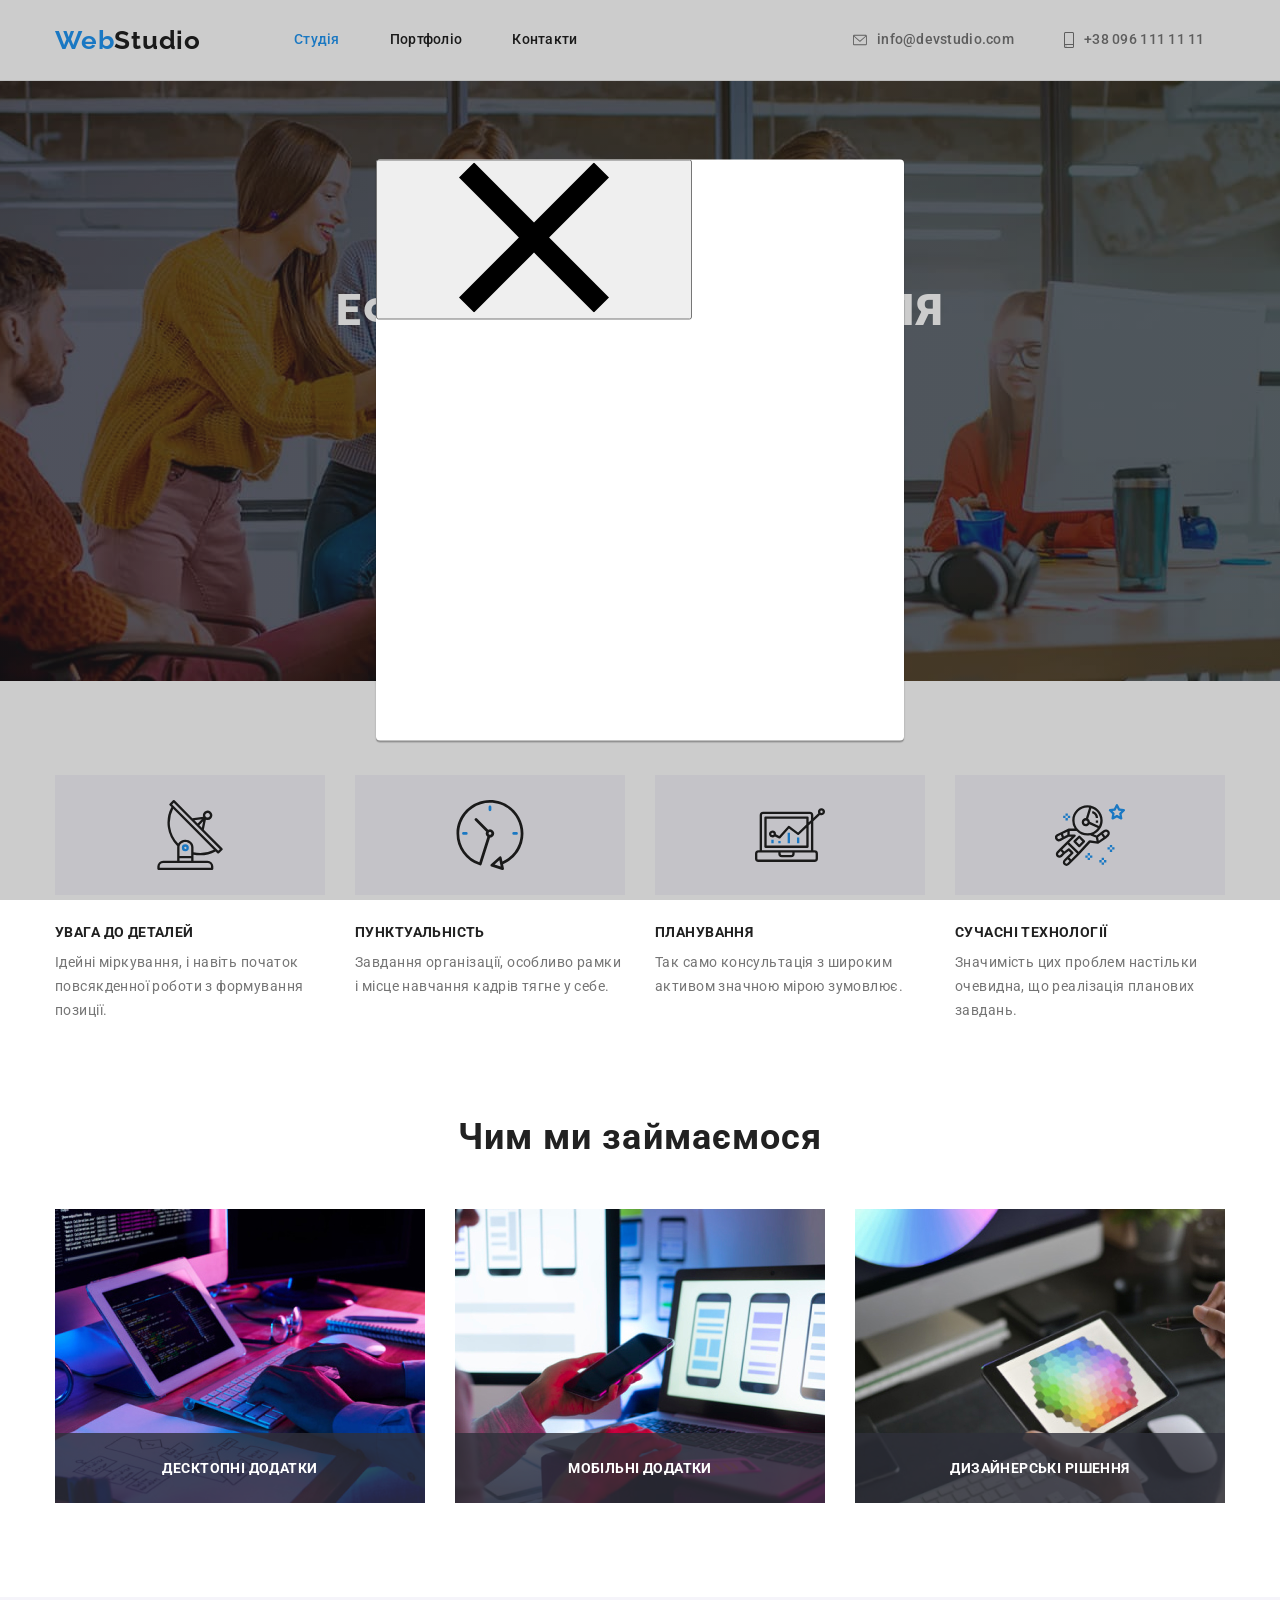
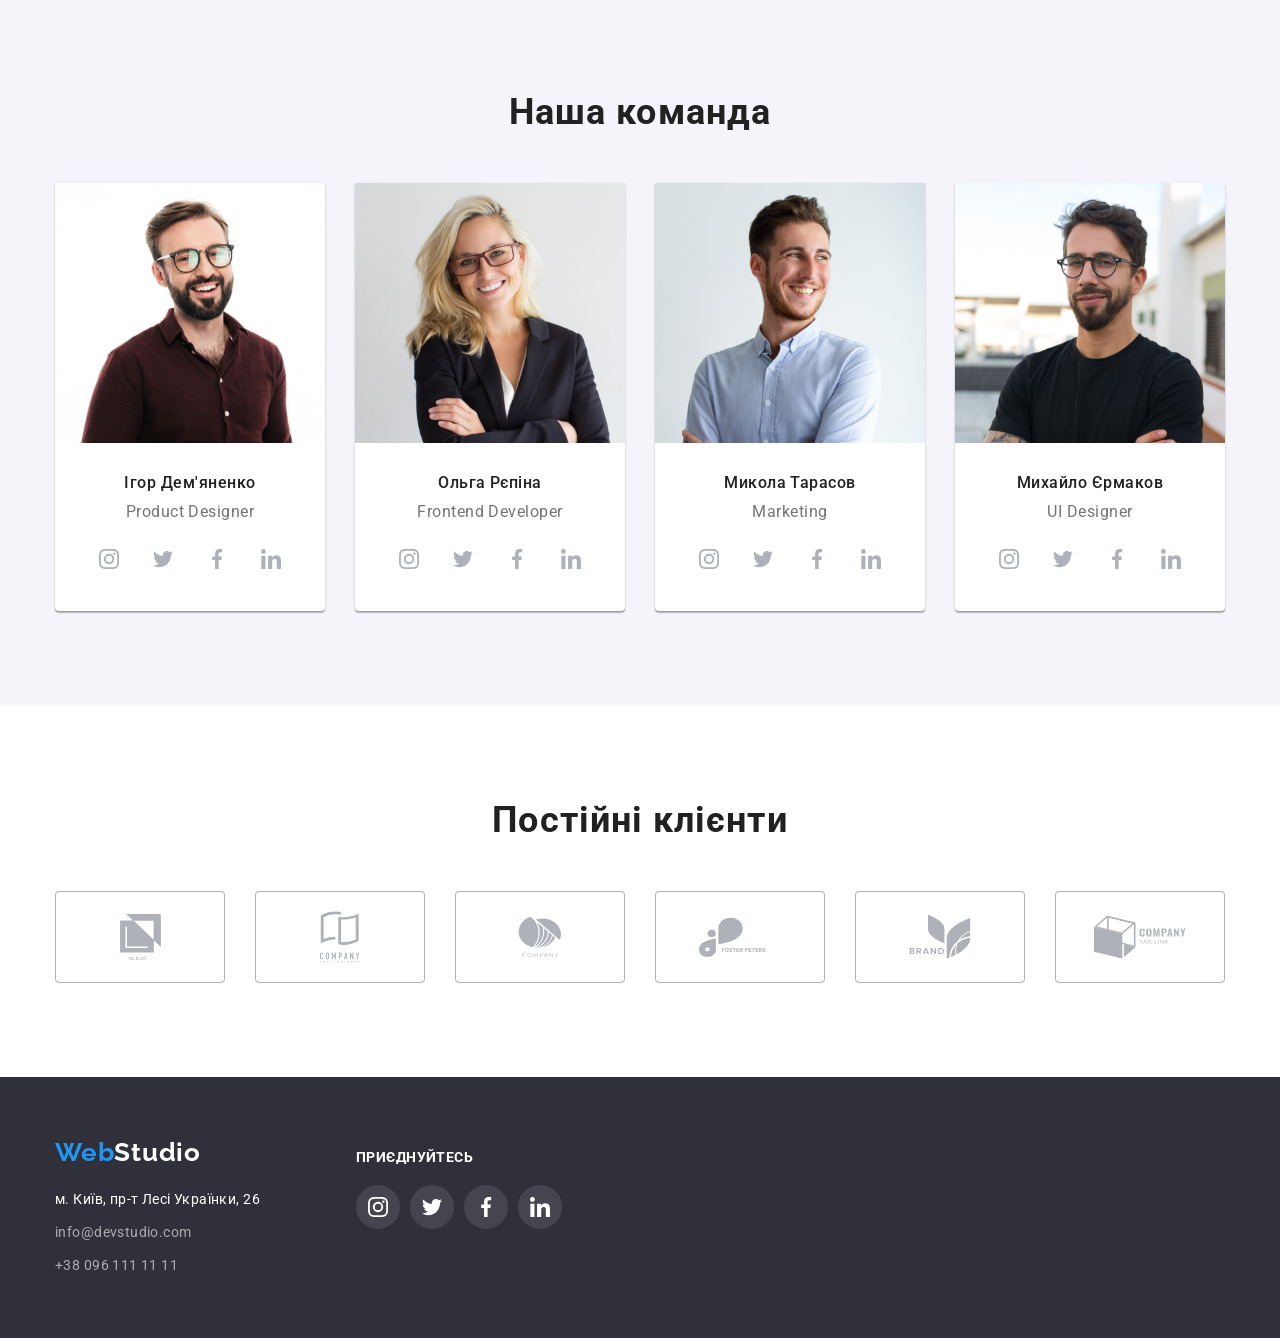
==== index.html @ 1a095735 "создает модальное окно с закрывающей кнопкой" ====
<!DOCTYPE html>
<html lang="uk">
<head>
    <meta charset="UTF-8">
    <meta http-equiv="X-UA-Compatible" content="IE=edge">
    <meta name="viewport" content="width=device-width, initial-scale=1.0">
    <title>Document</title>
    <link rel="preconnect" href="https://fonts.googleapis.com">
    <link rel="preconnect" href="https://fonts.gstatic.com" crossorigin>
    <link href="https://fonts.googleapis.com/css2?family=Raleway:wght@700&family=Roboto:wght@400;500;700;900&display=swap"
        rel="stylesheet">
    <link rel="stylesheet" href="https://cdnjs.cloudflare.com/ajax/libs/modern-normalize/1.1.0/modern-normalize.min.css">
    <link rel="stylesheet" href="./css/styles.css">
</head>
<body>
    <!--Header-->
    <header class="header">
        <div class="container header-nav">
            <a href="./index.html" class="header-logo link"> <span class="accent">Web</span>Studio</a>
            <nav>
                <ul class="site-nav list">
                    <li class="item"><a href="./index.html" class="link current">Студія</a></li>
                    <li class="item"><a href="./portfolio.html" class="link">Портфоліо</a></li>
                    <li class="item"><a href="" class="link">Контакти</a></li>
                </ul>
            </nav>
            <ul class="header-contacts list">
                <li class="item">
                    <a href="mailto:info@devstudio.com" class="link">
                        <svg class="icon envelope" width="16" height="12">
                            <use href="./images/icons.svg#icon-envelope"></use>
                        </svg>
                        info@devstudio.com 
                    </a>
                </li>
                <li class="item">
                    <a href="tel:+380961111111" class="link">
                        <svg class="icon smartphone" width="10" height="16">
                            <use href="./images/icons.svg#icon-smartphone"></use>
                        </svg>
                        +38 096 111 11 11
                    </a>
                </li>
            </ul>
        </div>
    </header>
    <main>
        <!--Hero screen-->
        <section class="hero">
            <h1 class="hero-title">Ефективні рішення для вашого бізнесу</h1>
            <button type="button" class="hero-button" data-modal-open>Замовити послугу</button>
        </section>
        <!--Features-->
        <section class="section">
            <div class="container features">
                <h2 class="section-title visually-hidden">Чому треба обрати нас?</h2>
                <ul class="features-list list">
                    <li class="features-item">
                        <div class="box">
                            <svg class="icon" width="70" height="70">
                                <use href="./images/icons.svg#icon-antenna"></use>
                            </svg>
                        </div>
                        <h3 class="features-title">УВАГА ДО ДЕТАЛЕЙ</h3>
                        <p class="features-description">Ідейні міркування, і навіть початок повсякденної роботи з формування позиції.
                        </p>
                    </li>
                    <li class="features-item">
                        <div class="box">
                            <svg class="icon" width="70" height="70">
                                <use href="./images/icons.svg#icon-clock"></use>
                            </svg>
                        </div>
                        <h3 class="features-title">ПУНКТУАЛЬНІСТЬ</h3>
                        <p class="features-description">Завдання організації, особливо рамки і місце навчання кадрів тягне у себе.</p>
                    </li>
                    <li class="features-item">
                        <div class="box">
                            <svg class="icon" width="70" height="70">
                                <use href="./images/icons.svg#icon-diagram"></use>
                            </svg>
                        </div>
                        <h3 class="features-title">ПЛАНУВАННЯ</h3>
                        <p class="features-description">Так само консультація з широким активом значною мірою зумовлює.</p>
                    </li>
                    <li class="features-item">
                        <div class="box">
                            <svg class="icon" width="70" height="70">
                                <use href="./images/icons.svg#icon-astronaut"></use>
                            </svg>
                        </div>
                        <h3 class="features-title">СУЧАСНІ ТЕХНОЛОГІЇ</h3>
                        <p class="features-description">Значимість цих проблем настільки очевидна, що реалізація планових завдань.</p>
                    </li>
                </ul>
            </div>
        </section>
        <!--What we do-->
        <section class="section">
            <div class="container services">
                <h2 class="section-title">Чим ми займаємося</h2>
                <ul class="services list">
                    <li class="item">
                            <img src="./images/box1.jpg" alt="руки на клавіатурі та планшет з зображенням коду" width="370">
                            <h3 class="service-title">Десктопні додатки</h3>
                    </li>
                    <li class="item">
                        <img src="./images/box2.jpg" alt="людина з телефоном сидить навпроти ноутбука" width="370">
                        <h3 class="service-title">Мобільні додатки</h3>
                    </li>
                    <li class="item">
                        <img src="./images/box3.jpg" alt="людина вибирає колір з палітри на екрані планшета" width="370">
                        <h3 class="service-title">Дизайнерські рішення</h3>
                    </li>
                </ul>
            </div>
        </section>
        <!--Our team-->
        <section class="section secondary-color">
            <div class="container team">
                <h2 class="section-title">Наша команда</h2>
                <ul class="list team">
                    <li class="item">
                        <img src="./images/teamcard1.jpg" alt="чоловік з бородою та у окулярах" class="team-photo">
                        <h3 class="team-name">Ігор Дем'яненко</h3>
                        <p class="team-position">Product Designer</p>
                        <ul class="team-social">
                            <li>
                                <a href="" class="social-item">
                                    <svg class="icon" width="20" height="20">
                                        <use href="./images/icons.svg#icon-instagram"></use>
                                    </svg>
                                </a>
                            </li>
                            <li>
                                <a href="" class="social-item">
                                    <svg class="icon" width="20" height="20">
                                        <use href="./images/icons.svg#icon-twitter"></use>
                                    </svg>
                                </a>
                            </li>
                            <li>
                                <a href="" class="social-item">
                                    <svg class="icon" width="20" height="20">
                                        <use href="./images/icons.svg#icon-facebook"></use>
                                    </svg>
                                </a>
                            </li>
                            <li>
                                <a href="" class="social-item">
                                    <svg class="icon" width="20" height="20">
                                        <use href="./images/icons.svg#icon-linkedin"></use>
                                    </svg>
                                </a>
                            </li>
                        </ul>
                    </li>
                    <li class="item">
                        <img src="./images/teamcard2.jpg" alt="блондинка в окулярах" class="team-photo">
                        <h3 class="team-name">Ольга Рєпіна</h3>
                        <p class="team-position">Frontend Developer</p>
                        <ul class="team-social">
                            <li>
                                <a href="" class="social-item">
                                    <svg class="icon" width="20" height="20">
                                        <use href="./images/icons.svg#icon-instagram"></use>
                                    </svg>
                                </a>
                            </li>
                            <li>
                                <a href="" class="social-item">
                                    <svg class="icon" width="20" height="20">
                                        <use href="./images/icons.svg#icon-twitter"></use>
                                    </svg>
                                </a>
                            </li>
                            <li>
                                <a href="" class="social-item">
                                    <svg class="icon" width="20" height="20">
                                        <use href="./images/icons.svg#icon-facebook"></use>
                                    </svg>
                                </a>
                            </li>
                            <li>
                                <a href="" class="social-item">
                                    <svg class="icon" width="20" height="20">
                                        <use href="./images/icons.svg#icon-linkedin"></use>
                                    </svg>
                                </a>
                            </li>
                        </ul>
                    </li>
                    <li class="item">
                        <img src="./images/teamcard3.jpg" alt="чоловік у блакитній сорочці" class="team-photo">
                        <h3 class="team-name">Микола Тарасов</h3>
                        <p class="team-position">Marketing</p>
                        <ul class="team-social">
                            <li>
                                <a href="" class="social-item">
                                    <svg class="icon" width="20" height="20">
                                        <use href="./images/icons.svg#icon-instagram"></use>
                                    </svg>
                                </a>
                            </li>
                            <li>
                                <a href="" class="social-item">
                                    <svg class="icon" width="20" height="20">
                                        <use href="./images/icons.svg#icon-twitter"></use>
                                    </svg>
                                </a>
                            </li>
                            <li>
                                <a href="" class="social-item">
                                    <svg class="icon" width="20" height="20">
                                        <use href="./images/icons.svg#icon-facebook"></use>
                                    </svg>
                                </a>
                            </li>
                            <li>
                                <a href="" class="social-item">
                                    <svg class="icon" width="20" height="20">
                                        <use href="./images/icons.svg#icon-linkedin"></use>
                                    </svg>
                                </a>
                            </li>
                        </ul>
                    </li>
                    <li class="item">
                        <img src="./images/teamcard4.jpg" alt="чоловік з бородою та окулярами у чорній футболці" class="team-photo">
                        <h3 class="team-name">Михайло Єрмаков</h3>
                        <p class="team-position">UI Designer</p>
                        <ul class="team-social">
                            <li>
                                <a href="" class="social-item">
                                    <svg class="icon" width="20" height="20">
                                        <use href="./images/icons.svg#icon-instagram"></use>
                                    </svg>
                                </a>
                            </li>
                            <li>
                                <a href="" class="social-item">
                                    <svg class="icon" width="20" height="20">
                                        <use href="./images/icons.svg#icon-twitter"></use>
                                    </svg>
                                </a>
                            </li>
                            <li>
                                <a href="" class="social-item">
                                    <svg class="icon" width="20" height="20">
                                        <use href="./images/icons.svg#icon-facebook"></use>
                                    </svg>
                                </a>
                            </li>
                            <li>
                                <a href="" class="social-item">
                                    <svg class="icon" width="20" height="20">
                                        <use href="./images/icons.svg#icon-linkedin"></use>
                                    </svg>
                                </a>
                            </li>
                        </ul>
                    </li>
                </ul>
            </div>
        </section>
        <!-- Clients -->
        <section>
            <div class="container clients">
                <h2 class="section-title">Постійні клієнти</h2>
                <ul class="list">
                    <li class="clients-item">
                        <svg class="icon client1" width="41" height="46.7">
                            <use href="./images/icons.svg#icon-client1"></use>
                        </svg>
                    </li>
                    <li class="clients-item">
                        <svg class="icon client2" width="40" height="52">
                            <use href="./images/icons.svg#icon-client2"></use>
                        </svg>
                    </li>
                    <li class="clients-item">
                        <svg class="icon client3" width="43.46" height="41.18">
                            <use href="./images/icons.svg#icon-client3"></use>
                        </svg>
                    </li>
                    <li class="clients-item">
                        <svg class="icon client4" width="84.44" height="40.62">
                            <use href="./images/icons.svg#icon-client4"></use>
                        </svg>
                    </li>
                    <li class="clients-item">
                        <svg class="icon client5" width="62.54" height="45.43">
                            <use href="./images/icons.svg#icon-client5"></use>
                        </svg>
                    </li>
                    <li class="clients-item">
                        <svg class="icon client6" width="93.79" height="43.93">
                            <use href="./images/icons.svg#icon-client6"></use>
                        </svg>
                    </li>
                </ul>
            </div>
        </section>
        <!-- Modal -->
        <div class="backdrop " data-modal>
            <div class="modal">
                <button data-modal-close>
                    <svg>
                        <use href="./images/icons.svg#icon-closebutton"></use>
                    </svg>
                </button>
            </div>
        </div>
    </main>
    <!-- Footer -->
    <footer class="footer">
        <div class="container">
            <div class="logo-address">
                <a href="./index.html" class="footer-logo link"> <span class="accent">Web</span>Studio</a>
                <address>
                    <ul class="list address">
                        <li class="address-item item">
                            <p>м. Київ, пр-т Лесі Українки, 26</p>
                        </li>
                        <li class="footer-contacts item">
                            <a href="mailto:info@devstudio.com" class="link">info@devstudio.com</a>
                        </li>
                        <li class="footer-contacts item">
                            <a href="tel:+380961111111" class="link">+38 096 111 11 11</a>
                        </li>
                    </ul>
                </address>
            </div>
            <div class="footer-social">
                <h3>приєднуйтесь</h3>
                <ul class="list">
                    <li>
                        <a href="" class="social-item">
                            <svg class="icon" width="20" height="20">
                                <use href="./images/icons.svg#icon-instagram"></use>
                            </svg>
                        </a>
                    </li>
                    <li>
                        <a href="" class="social-item">
                            <svg class="icon" width="20" height="20">
                                <use href="./images/icons.svg#icon-twitter"></use>
                            </svg>
                        </a>
                    </li>
                    <li>
                        <a href="" class="social-item">
                            <svg class="icon" width="20" height="20">
                                <use href="./images/icons.svg#icon-facebook"></use>
                            </svg>
                        </a>
                    </li>
                    <li>
                        <a href="" class="social-item">
                            <svg class="icon" width="20" height="20">
                                <use href="./images/icons.svg#icon-linkedin"></use>
                            </svg>
                        </a>
                    </li>
                </ul>
            </div>           
        </div>
    </footer>
    <script src="./js/modal.js"></script>
</body>
</html>
---- css/styles.css ----
/* колір основного тексту #757575 */
/* колір заголовків #212121 */
/* акцент #2196F3 */
/* колір ховера по кнопці "замовити послугу" #188CE8 */
/* колір контактів у хедері */
/* колір контактів у футеріrgba(255, 255, 255, 0.6); */
/* білий #FFFFFF */
/* колір основного фона #F5F5F5 */
/* вторинний цвіт фону #F5F4FA */
/* фон хедера #FFFFFF */

:root {
    --primary-text-color:#757575;
    --title-text-color:#212121;
    --accent-color:#2196F3;
    --header-contacts-color:#757575;
    --footer-contacts-color:rgba(255, 255, 255, 0.6);
    --white-color:#FFFFFF;
    --primary-background-color:#FFFFFF;
    --secondary-background-color:#F5F4FA;
    --header-background-color:#FFFFFF;
    --hero-background-color:#2F303A;
    --order-button-hover:#188CE8;
    --social-item-color:#AFB1B8;
    --footer-social-background:rgba(255, 255, 255, 0.1);
    --service-title-background:rgba(47, 48, 58, 0.8);
    --backdrop-color:rgba(0, 0, 0, 0.2);
}

h1,
h2,
h3,
h4,
h5,
h6,
p,
ul {
    margin: 0;
    padding: 0;
}

body {
    background-color: var(--primary-background-color);
    color: var(--primary-text-color);
    font-family: Roboto, sans-serif;
}

.list {
    list-style: none;
}

.link {
    text-decoration: none;
}

.visually-hidden {
    position: absolute;
    white-space: nowrap;
    width: 1px;
    height: 1px;
    overflow: hidden;
    border: 0;
    padding: 0;
    clip: rect(0 0 0 0);
    clip-path: inset(50%);
    margin: -1px;
}

/* Хедер */

.container {
    margin-left: auto;
    margin-right: auto;
    width: 1200px;
    padding-left: 15px;
    padding-right: 15px;
}

.header-nav {
    display: flex;
    align-items: center;
}

.header {
    border-bottom: 1px solid #ECECEC;;
}

/* Лого */

.header-logo {
    color: var(--title-text-color);
    font-family: Raleway, sans-serif;
    font-weight: 700;
    font-size: 26px;
    line-height: 1.19;
    letter-spacing: 0.03em;
    
}

.header-logo .accent {
    color: var(--accent-color);
}

/* Головна навігація */

.site-nav {
    display: flex;
    margin-left: 93px;
}

.site-nav .item + .item {
    margin-left: 50px;
}

.site-nav .link {
    display: block;
    padding-top: 32px;
    padding-bottom: 32px;

    color: var(--title-text-color);
    font-weight: 500;
    font-size: 14px;
    line-height: 1.14;
    letter-spacing: 0.02em;
}

.site-nav .link.current {
    color: var(--accent-color);
}

.site-nav .link:hover, .site-nav .link:focus {
    color: var(--accent-color);
}

/* Контакти у хедері */

.header-contacts {
    display: flex;
    margin-left: auto;
}

.header-contacts .item + .item {
    margin-left: 50px;
}


.header-contacts .link {
    display: flex;
    align-items: center;
    width: 161px;
    height: 16px;

    color: var(--header-contacts-color);
    font-weight: 500;
    font-size: 14px;
    line-height: 1.14;
    letter-spacing: 0.02em;
}

.header-contacts .link:hover,
.header-contacts .link:focus,
.footer-contacts .link:hover,
.footer-contacts .link:focus {
    color: var(--accent-color);
}

.header-contacts .icon {
    margin-right: 10px;
    fill: var(--header-contacts-color) 
}

.header-contacts .link:hover .icon {
    fill: var(--accent-color);
}

/* Hero */

.hero {
    background-image: linear-gradient(to right, rgba(47, 48, 58, 0.4), rgba(47, 68, 58, 0.4)), url(../images/hero.jpg);
    background-color: #C4C4C4;
    background-size: cover;
    background-position: center;
    margin-left: auto;
    margin-right: auto;
    max-height: 600px;
    max-width: 1600px;
    text-align: center;
    padding-top: 200px;
    padding-bottom: 200px;
    margin-bottom: 94px;
}

.hero-button, .category-button {
    cursor: pointer;
}

.hero-title {
    margin-bottom: 30px;
    width: 696px;
    margin-left: auto;
    margin-right: auto;

    color: var(--white-color);
    font-weight: 900;
    font-size: 44px;
    line-height: 1.36;
    letter-spacing: 0.06em;
    text-transform: uppercase;
}

.hero-button {
    border: none;
    border-radius: 4px;
    padding: 10px 32px;
    min-width: 216px;
    display: block;
    margin-left: auto;
    margin-right: auto;

    background-color: var(--accent-color);
    color: var(--white-color);
    font-weight: 700;
    font-size: 16px;
    line-height: 1.88;
    text-align: center;
    letter-spacing: 0.06em;
}

.hero-button:hover, .hero-button:focus {
    background-color: var(--order-button-hover);
}


.section-title {
    color: var(--title-text-color);
    font-weight: 700;
    font-size: 36px;
    line-height: 1.17;
    text-align: center;
    letter-spacing: 0.03em;
}

/* Features */

.container.features {
    margin-bottom: 94px;
}

.features-list {
    display: flex;
}

.features-item {
    width: calc((100%-90px)/4);
}

.features-item > .box {
    display: flex;
    justify-content: center;
    align-items: center;
    width: 270px;
    height: 120px;
    margin-bottom: 30px;
    background-color: var(--secondary-background-color);
}

.features-list .features-item:not(:last-child) {
    margin-right: 30px;
}

.features-title {
    margin-bottom: 10px;

    color: var(--title-text-color);
    font-weight: 700;
    font-size: 14px;
    line-height: 1.14;
    letter-spacing: 0.03em;
    text-transform: uppercase;
}

.features-description {
    font-size: 14px;
    line-height: 1.71;
    letter-spacing: 0.03em;
}

/* What we do */

.section-title {
    margin-bottom: 50px;
}

.services.list {
    display: flex;
}

.services img {
    display: block;
}

.services .item {
    width: calc((100%-60px)/3);
    height: auto;
    position: relative;
}

.services .item:not(:last-child) {
    margin-right: 30px;
}

.services {
    margin-bottom: 94px;
}

.service-title {
    display: block;
    padding: 27px 0;
    width: 100%;
    height: 70px;
    position: absolute;
    bottom: 0;
    
    color: var(--white-color);
    background-color: var(--service-title-background);

    font-style: normal;
    font-weight: 700;
    font-size: 14px;
    line-height: 16px;
    text-align: center;
    letter-spacing: 0.03em;
    text-transform: uppercase;
}

/* Team */

.container.team {
    padding-top: 94px;
    padding-bottom: 94px;
}

.team.list {
    display: flex;
}

.team .item {
    width: calc((100%-90px)/4);
    border-radius: 0px 0px 4px 4px;
}

.team .item:not(:last-child) {
    margin-right: 30px;
}

.section.secondary-color {
    background-color: var(--secondary-background-color);
}

.team .section-title {
    margin-left: auto;
    margin-right: auto;
}

.team > li {
    background-color: #FFFFFF;
    box-shadow: 0px 1px 3px rgba(0, 0, 0, 0.12), 0px 1px 1px rgba(0, 0, 0, 0.14), 0px 2px 1px rgba(0, 0, 0, 0.2);
    border-radius: 0px 0px 4px 4px;
}

.team-photo {
    margin-bottom: 30px;
    display: block;
    width: 100%;
}

.team-name {
    margin-bottom: 10px;

    color: var(--title-text-color);
    font-weight: 500;
    font-size: 16px;
    line-height: 1.19;
    text-align: center;
    letter-spacing: 0.03em;
}

.team-position {
    margin-bottom: 16px;
    
    font-size: 16px;
    line-height: 1.19;
    text-align: center;
    letter-spacing: 0.03em;
}

.team-social {
    display: flex;
    list-style: none;
    margin: 0 32px 30px 32px;
    padding: 0;
}

.social-item {
    width: 44px;
    height: 44px;
    display: flex;
    border-radius: 50%;
    align-items: center;
    justify-content: center;
}

.team-social > li:not(:last-child) {
    margin-right: 10px;
}

.social-item .icon {
    fill: var(--social-item-color);
}

.social-item:hover {
    background-color: var(--accent-color);
}

.social-item:hover .icon {
    fill: var(--white-color);
}

/* Clients */

.container.clients {
    padding-top: 94px;
    padding-bottom: 94px;
}

.clients .section-title {
    margin-bottom: 50px;
}

.clients > .list {
    display: flex;
}

.clients-item {
    display: flex;
    align-items: center;
    justify-content: center;
    
    width: 170px;
    height: 92px;
    
    border: 1px solid #AFB1B8;
    border-radius: 4px;
}

.clients-item:not(:last-child) {
    margin-right: 30px;
}

.clients-item .icon {
    fill: var(--social-item-color);
}

.clients-item:hover .icon {
    fill: var(--accent-color);
}

.clients-item:hover {
    border-color: var(--accent-color);
    cursor: pointer;
}

/* Modal */

.backdrop {
    position: fixed;
    top: 0;
    left: 0;
    width: 100%;
    height: 100%;
    background-color: var(--backdrop-color);
    /* background-color: red; */
}

.backdrop.is-hidden {
    opacity: 0;
    pointer-events: none;
}

.modal {
    position: absolute;
    top: 50%;
    left: 50%;
    transform: translate(-50%, -50%);
    
    min-width: 528px;
    min-height: 581px;

    background: var(--white-color);
    box-shadow: 0px 1px 3px rgba(0, 0, 0, 0.12), 0px 1px 1px rgba(0, 0, 0, 0.14), 0px 2px 1px rgba(0, 0, 0, 0.2);
    border-radius: 4px;
    /* background-color: #2196F3; */
}

/* Footer */
    
.footer {
    background-color: var(--hero-background-color);
}

.footer .container {
    padding-top: 60px;
    padding-bottom: 60px;
    display: flex;
}

.footer-logo {
    display: inline-block;
    margin-bottom: 20px;
    
    color: var(--white-color);
    
    font-family: Raleway, sans-serif;
    font-weight: 700;
    font-size: 26px;
    line-height: 1.19;
    letter-spacing: 0.03em;
}

.footer-logo .accent {
    color: var(--accent-color);
}

.address {
    display: inline-block;
    width: 231px;
}

.address-item {
    color: var(--white-color);
    font-style: normal;
    font-size: 14px;
    line-height: 1.71;
    letter-spacing: 0.03em;
}

.address .item:not(:last-child) {
    margin-bottom: 9px;
}

.footer-contacts .link {
    color: var(--footer-contacts-color);
    font-style: normal;
    font-size: 14px;
    line-height: 1.71;
    letter-spacing: 0.03em;
}

.footer-social {
    display: block;
    height: 80px;
    padding: 0;
    margin-left: 70px;
    margin-top: 12px;
}

.footer-social h3 {
    margin-bottom: 20px;

    font-weight: 700;
    font-size: 14px;
    line-height: 16px;
    letter-spacing: 0.03em;
    text-transform: uppercase;
    
    color: var(--white-color);
}

.footer-social .social-item {
    background-color: var(--footer-social-background);
    border-radius: 50%;
}

.footer-social li:not(:last-child) {
    margin-right: 10px;
}

.footer-social .list {
    display: flex;
}

.footer-social .icon {
    fill: var(--white-color);
}

.footer-social .social-item:hover {
    background-color: var(--accent-color);
}

/* Фільтр */

.category {
    display: flex;
    margin-bottom: 50px;
    justify-content: center;
}

.category .item + .item{
    margin-left: 8px;
}

.category-button {
    display: inline-block;
    padding: 6px 22px;
    border-radius: 4px;
    border: none;

    background-color: var(--secondary-background-color);
    color: var(--title-text-color);
    font-weight: 500;
    font-size: 16px;
    line-height: 1.62;
    text-align: center;
    letter-spacing: 0.03em;
}

.category-button:hover,
.category-button:focus {
    background-color: var(--accent-color);
    color: var(--white-color);
    box-shadow: 0px 3px 1px rgba(0, 0, 0, 0.1), 0px 1px 2px rgba(0, 0, 0, 0.08), 0px 2px 2px rgba(0, 0, 0, 0.12);
}

/* Портфоліо */

.container.project {
    margin-top: 94px;
    margin-bottom: 94px;
}


.project-list {
    display: flex;
    flex-wrap: wrap;
}

.project-list img {
    display: block;
    width: 100%;
    height: auto;
}

.project-description {
    padding: 20px 23px 19px 23px;
    border-right: 1px solid #EEEEEE;
    border-left: 1px solid #EEEEEE;
    border-bottom: 1px solid #EEEEEE;
}

.project-category {
    display: block; 
}


.project-list .item {
    width: ((100%-60px)/3);
    margin-right: 30px;
    margin-bottom: 30px;
}

.project-list .item:hover {
    box-shadow: 0px 1px 1px rgba(0, 0, 0, 0.12), 0px 4px 4px rgba(0, 0, 0, 0.06), 1px 4px 6px rgba(0, 0, 0, 0.16);
}

.project-list .item:nth-child(3n) {
    margin-right: 0;
}

.project-list .item:nth-last-child(-n+3) {
    margin-bottom: 0;
}

.project-title {
    margin-bottom: 4px;
    
    color: var(--title-text-color);
    font-weight: 700;
    font-size: 18px;
    line-height: 2;
    letter-spacing: 0.06em;
}

.project-category {
    font-size: 16px;
    line-height: 1.88;
    letter-spacing: 0.03em;
}

.project-list .project-category {
    color: var(--primary-text-color)
}

.project-thumb {
    position: relative;
}

.project-thumb::before {
    content: "";
    display: block;
    position: absolute;
    width: 100%;
    height: 100%;
    top: 0;
    left: 0;
    background-color: rgba(33, 150, 243, 0.9);
    opacity: 0;
}

.project-list > .item:hover .project-desc {
    opacity: 1;
}

.project-list > .item:hover .project-thumb::before {
    opacity: 1;
}

.project-desc {
    display: block;
    padding: 63px 24px;
    position: absolute;
    top: 0;
    left: 0;
    opacity: 0;
    
    width: 100%;
    height: 100%;

    font-style: normal;
    font-weight: 400;
    font-size: 18px;
    line-height: 1.56;
    letter-spacing: 0.03em;
    
    color: var(--white-color);
    /* background-color: rgba(33, 150, 243, 0.9); */
}
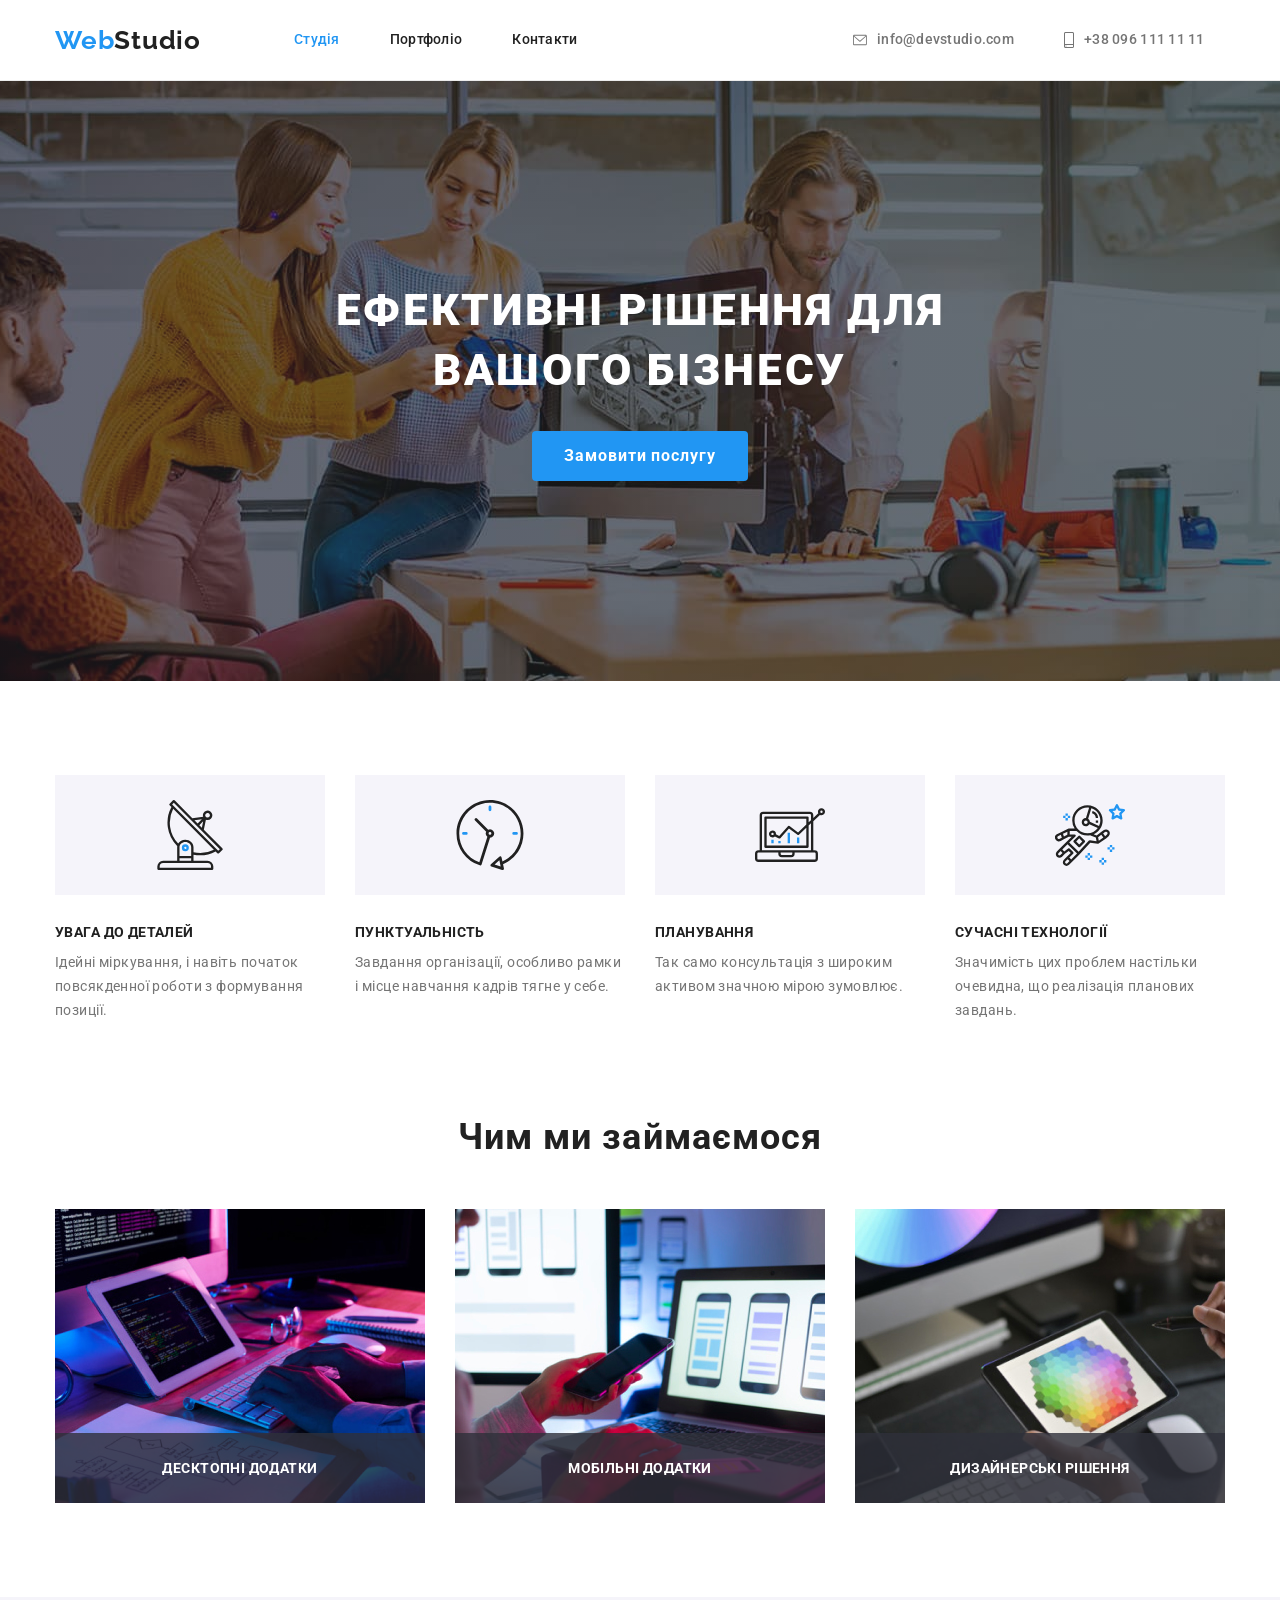
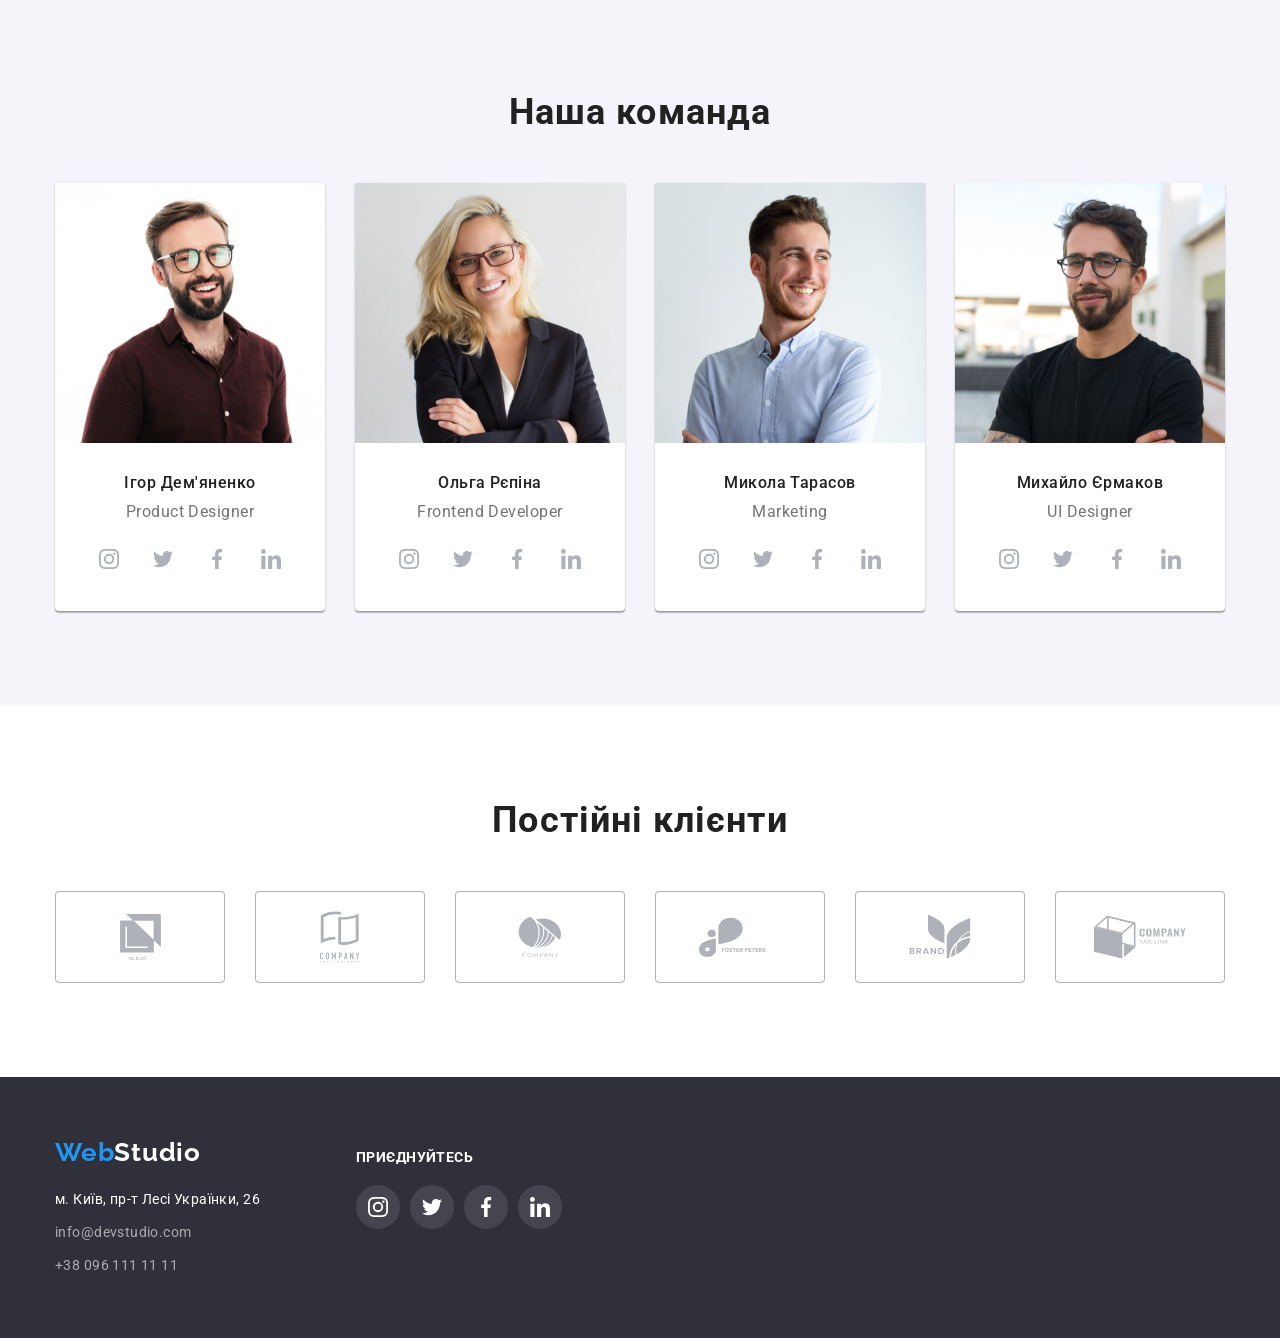
==== commit 83722e23: "создает и оформляет модальное окно" ====
--- a/index.html
+++ b/index.html
@@ -302,10 +302,10 @@
             </div>
         </section>
         <!-- Modal -->
-        <div class="backdrop " data-modal>
+        <div class="backdrop is-hidden" data-modal>
             <div class="modal">
-                <button data-modal-close>
-                    <svg>
+                <button class="close-button" data-modal-close>
+                    <svg class="icon">
                         <use href="./images/icons.svg#icon-closebutton"></use>
                     </svg>
                 </button>
--- a/css/styles.css
+++ b/css/styles.css
@@ -502,6 +502,27 @@
     /* background-color: #2196F3; */
 }
 
+.close-button {
+    position: absolute;
+    top: 8px;
+    right: 8px;
+    display: flex;
+    align-items: center;
+    justify-content: center;
+
+    width: 30px;
+    height: 30px;
+    
+    border: 1px solid rgba(0, 0, 0, 0.1);
+    border-radius: 50%;
+    background-color: var(--white-color);
+}
+
+.close-button .icon {
+    width: 11px;
+    height: 11px;
+}
+
 /* Footer */
     
 .footer {
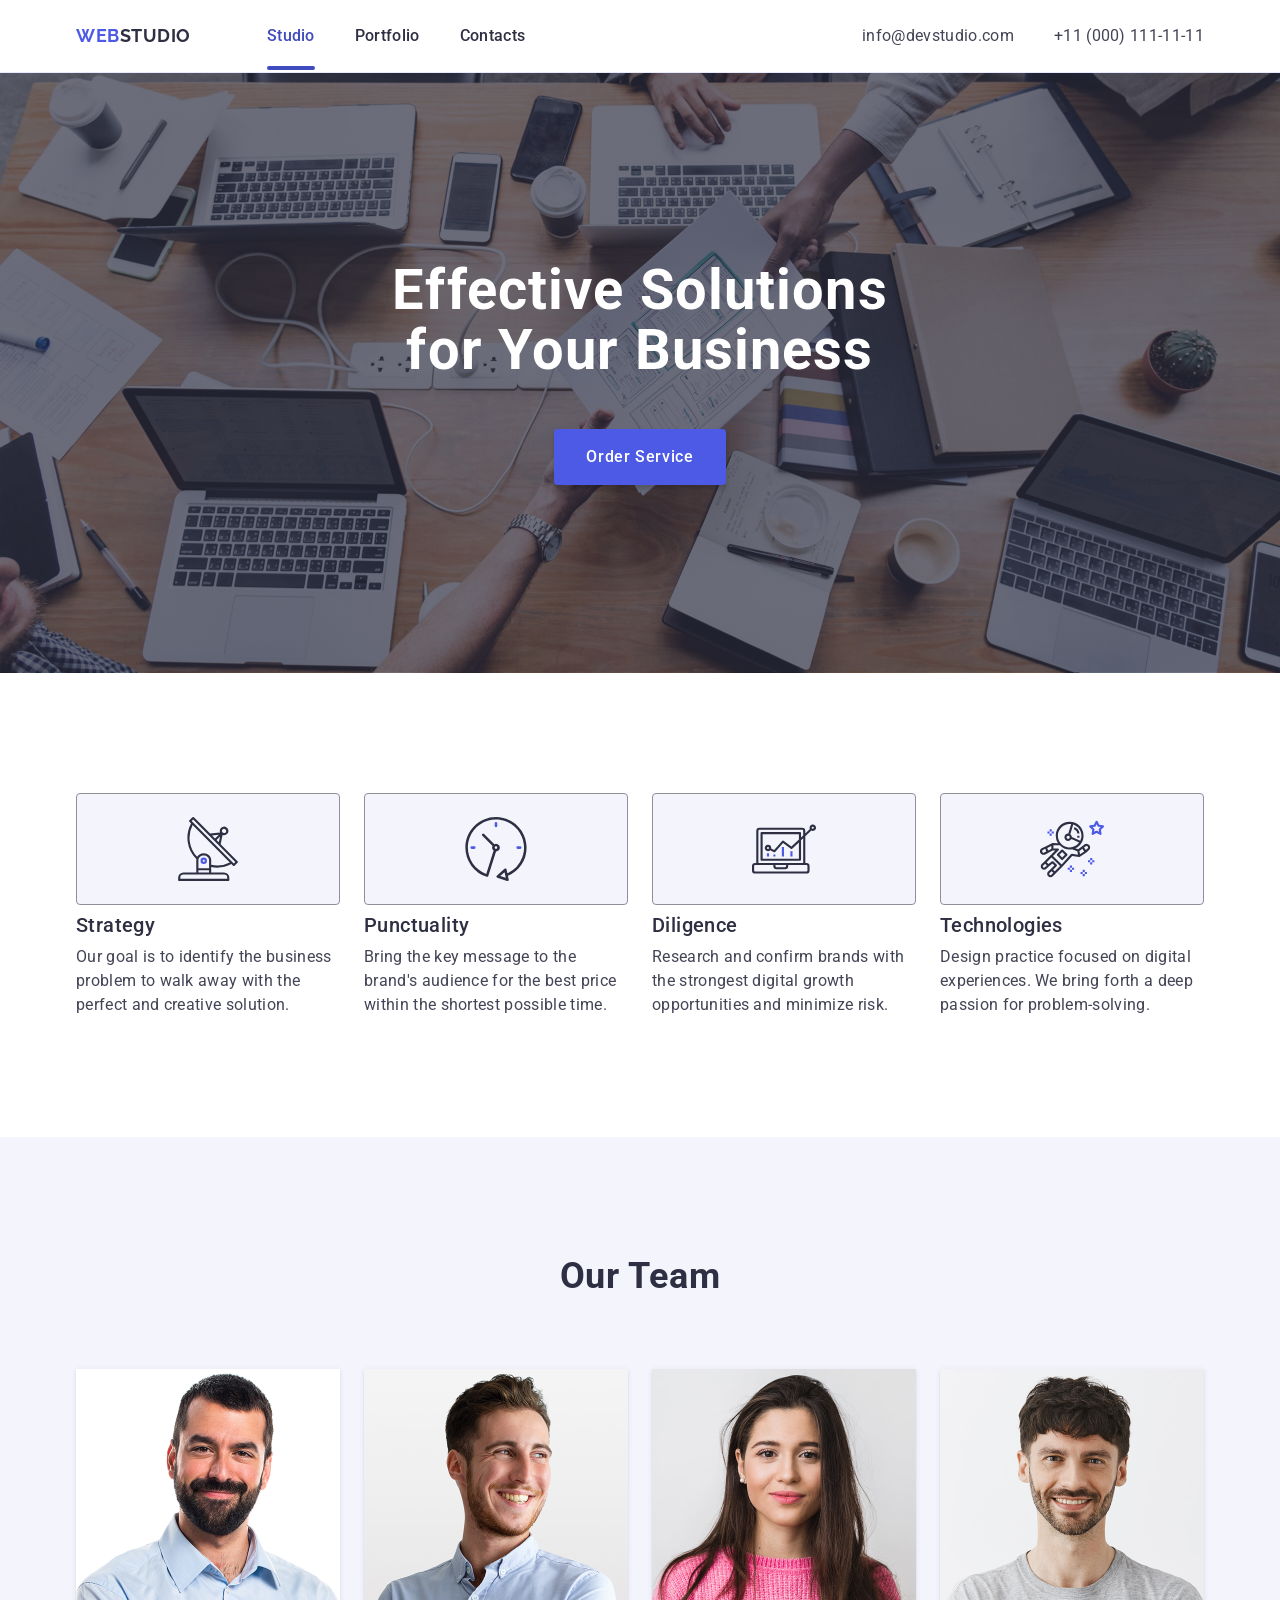
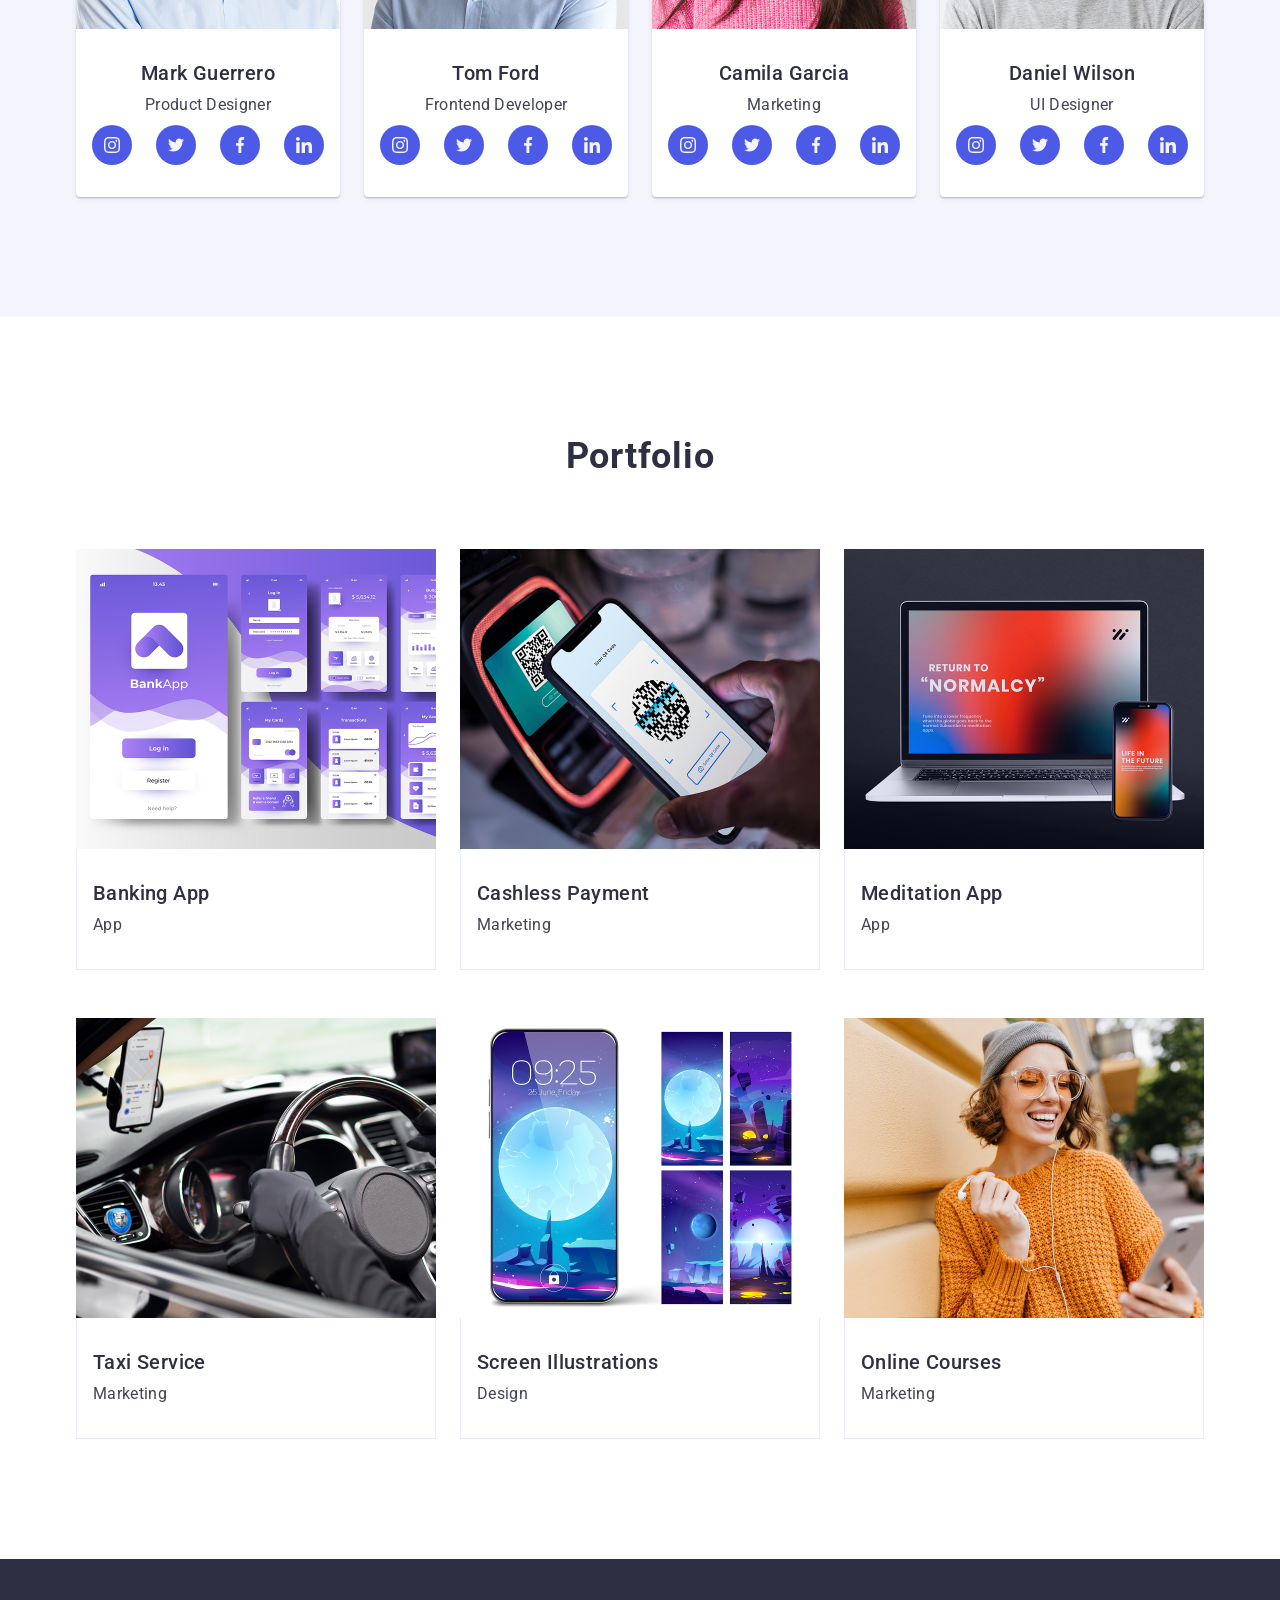
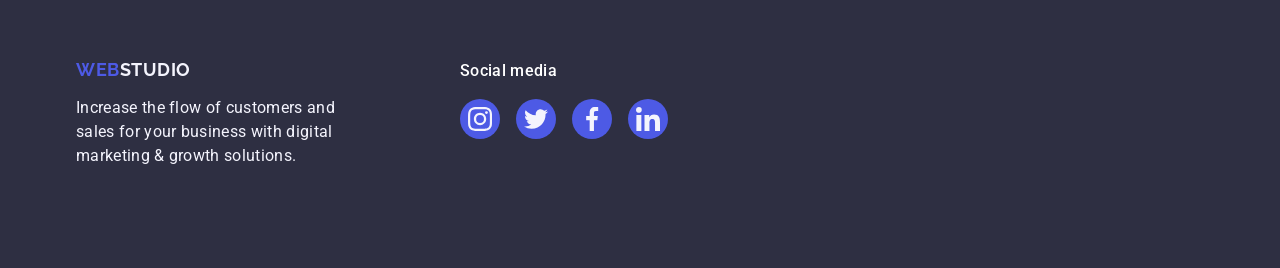
==== commit 16333dd4: "Initial commit" ====
--- a/index.html
+++ b/index.html
@@ -1,371 +1,361 @@
 <!DOCTYPE html>
-<html lang="uk">
-<head>
-    <meta charset="UTF-8">
-    <meta http-equiv="X-UA-Compatible" content="IE=edge">
-    <meta name="viewport" content="width=device-width, initial-scale=1.0">
-    <title>Document</title>
-    <link rel="preconnect" href="https://fonts.googleapis.com">
-    <link rel="preconnect" href="https://fonts.gstatic.com" crossorigin>
-    <link href="https://fonts.googleapis.com/css2?family=Raleway:wght@700&family=Roboto:wght@400;500;700;900&display=swap"
-        rel="stylesheet">
-    <link rel="stylesheet" href="https://cdnjs.cloudflare.com/ajax/libs/modern-normalize/1.1.0/modern-normalize.min.css">
-    <link rel="stylesheet" href="./css/styles.css">
-</head>
-<body>
-    <!--Header-->
-    <header class="header">
-        <div class="container header-nav">
-            <a href="./index.html" class="header-logo link"> <span class="accent">Web</span>Studio</a>
-            <nav>
-                <ul class="site-nav list">
-                    <li class="item"><a href="./index.html" class="link current">Студія</a></li>
-                    <li class="item"><a href="./portfolio.html" class="link">Портфоліо</a></li>
-                    <li class="item"><a href="" class="link">Контакти</a></li>
-                </ul>
-            </nav>
-            <ul class="header-contacts list">
-                <li class="item">
-                    <a href="mailto:info@devstudio.com" class="link">
-                        <svg class="icon envelope" width="16" height="12">
-                            <use href="./images/icons.svg#icon-envelope"></use>
-                        </svg>
-                        info@devstudio.com 
-                    </a>
-                </li>
-                <li class="item">
-                    <a href="tel:+380961111111" class="link">
-                        <svg class="icon smartphone" width="10" height="16">
-                            <use href="./images/icons.svg#icon-smartphone"></use>
-                        </svg>
-                        +38 096 111 11 11
-                    </a>
-                </li>
-            </ul>
-        </div>
-    </header>
-    <main>
-        <!--Hero screen-->
-        <section class="hero">
-            <h1 class="hero-title">Ефективні рішення для вашого бізнесу</h1>
-            <button type="button" class="hero-button" data-modal-open>Замовити послугу</button>
-        </section>
-        <!--Features-->
-        <section class="section">
-            <div class="container features">
-                <h2 class="section-title visually-hidden">Чому треба обрати нас?</h2>
-                <ul class="features-list list">
-                    <li class="features-item">
-                        <div class="box">
-                            <svg class="icon" width="70" height="70">
-                                <use href="./images/icons.svg#icon-antenna"></use>
-                            </svg>
-                        </div>
-                        <h3 class="features-title">УВАГА ДО ДЕТАЛЕЙ</h3>
-                        <p class="features-description">Ідейні міркування, і навіть початок повсякденної роботи з формування позиції.
-                        </p>
-                    </li>
-                    <li class="features-item">
-                        <div class="box">
-                            <svg class="icon" width="70" height="70">
-                                <use href="./images/icons.svg#icon-clock"></use>
-                            </svg>
-                        </div>
-                        <h3 class="features-title">ПУНКТУАЛЬНІСТЬ</h3>
-                        <p class="features-description">Завдання організації, особливо рамки і місце навчання кадрів тягне у себе.</p>
-                    </li>
-                    <li class="features-item">
-                        <div class="box">
-                            <svg class="icon" width="70" height="70">
-                                <use href="./images/icons.svg#icon-diagram"></use>
-                            </svg>
-                        </div>
-                        <h3 class="features-title">ПЛАНУВАННЯ</h3>
-                        <p class="features-description">Так само консультація з широким активом значною мірою зумовлює.</p>
-                    </li>
-                    <li class="features-item">
-                        <div class="box">
-                            <svg class="icon" width="70" height="70">
-                                <use href="./images/icons.svg#icon-astronaut"></use>
-                            </svg>
-                        </div>
-                        <h3 class="features-title">СУЧАСНІ ТЕХНОЛОГІЇ</h3>
-                        <p class="features-description">Значимість цих проблем настільки очевидна, що реалізація планових завдань.</p>
-                    </li>
-                </ul>
-            </div>
-        </section>
-        <!--What we do-->
-        <section class="section">
-            <div class="container services">
-                <h2 class="section-title">Чим ми займаємося</h2>
-                <ul class="services list">
-                    <li class="item">
-                            <img src="./images/box1.jpg" alt="руки на клавіатурі та планшет з зображенням коду" width="370">
-                            <h3 class="service-title">Десктопні додатки</h3>
-                    </li>
-                    <li class="item">
-                        <img src="./images/box2.jpg" alt="людина з телефоном сидить навпроти ноутбука" width="370">
-                        <h3 class="service-title">Мобільні додатки</h3>
-                    </li>
-                    <li class="item">
-                        <img src="./images/box3.jpg" alt="людина вибирає колір з палітри на екрані планшета" width="370">
-                        <h3 class="service-title">Дизайнерські рішення</h3>
-                    </li>
-                </ul>
-            </div>
-        </section>
-        <!--Our team-->
-        <section class="section secondary-color">
-            <div class="container team">
-                <h2 class="section-title">Наша команда</h2>
-                <ul class="list team">
-                    <li class="item">
-                        <img src="./images/teamcard1.jpg" alt="чоловік з бородою та у окулярах" class="team-photo">
-                        <h3 class="team-name">Ігор Дем'яненко</h3>
-                        <p class="team-position">Product Designer</p>
-                        <ul class="team-social">
-                            <li>
-                                <a href="" class="social-item">
-                                    <svg class="icon" width="20" height="20">
-                                        <use href="./images/icons.svg#icon-instagram"></use>
-                                    </svg>
-                                </a>
-                            </li>
-                            <li>
-                                <a href="" class="social-item">
-                                    <svg class="icon" width="20" height="20">
-                                        <use href="./images/icons.svg#icon-twitter"></use>
-                                    </svg>
-                                </a>
-                            </li>
-                            <li>
-                                <a href="" class="social-item">
-                                    <svg class="icon" width="20" height="20">
-                                        <use href="./images/icons.svg#icon-facebook"></use>
-                                    </svg>
-                                </a>
-                            </li>
-                            <li>
-                                <a href="" class="social-item">
-                                    <svg class="icon" width="20" height="20">
-                                        <use href="./images/icons.svg#icon-linkedin"></use>
-                                    </svg>
-                                </a>
-                            </li>
-                        </ul>
-                    </li>
-                    <li class="item">
-                        <img src="./images/teamcard2.jpg" alt="блондинка в окулярах" class="team-photo">
-                        <h3 class="team-name">Ольга Рєпіна</h3>
-                        <p class="team-position">Frontend Developer</p>
-                        <ul class="team-social">
-                            <li>
-                                <a href="" class="social-item">
-                                    <svg class="icon" width="20" height="20">
-                                        <use href="./images/icons.svg#icon-instagram"></use>
-                                    </svg>
-                                </a>
-                            </li>
-                            <li>
-                                <a href="" class="social-item">
-                                    <svg class="icon" width="20" height="20">
-                                        <use href="./images/icons.svg#icon-twitter"></use>
-                                    </svg>
-                                </a>
-                            </li>
-                            <li>
-                                <a href="" class="social-item">
-                                    <svg class="icon" width="20" height="20">
-                                        <use href="./images/icons.svg#icon-facebook"></use>
-                                    </svg>
-                                </a>
-                            </li>
-                            <li>
-                                <a href="" class="social-item">
-                                    <svg class="icon" width="20" height="20">
-                                        <use href="./images/icons.svg#icon-linkedin"></use>
-                                    </svg>
-                                </a>
-                            </li>
-                        </ul>
-                    </li>
-                    <li class="item">
-                        <img src="./images/teamcard3.jpg" alt="чоловік у блакитній сорочці" class="team-photo">
-                        <h3 class="team-name">Микола Тарасов</h3>
-                        <p class="team-position">Marketing</p>
-                        <ul class="team-social">
-                            <li>
-                                <a href="" class="social-item">
-                                    <svg class="icon" width="20" height="20">
-                                        <use href="./images/icons.svg#icon-instagram"></use>
-                                    </svg>
-                                </a>
-                            </li>
-                            <li>
-                                <a href="" class="social-item">
-                                    <svg class="icon" width="20" height="20">
-                                        <use href="./images/icons.svg#icon-twitter"></use>
-                                    </svg>
-                                </a>
-                            </li>
-                            <li>
-                                <a href="" class="social-item">
-                                    <svg class="icon" width="20" height="20">
-                                        <use href="./images/icons.svg#icon-facebook"></use>
-                                    </svg>
-                                </a>
-                            </li>
-                            <li>
-                                <a href="" class="social-item">
-                                    <svg class="icon" width="20" height="20">
-                                        <use href="./images/icons.svg#icon-linkedin"></use>
-                                    </svg>
-                                </a>
-                            </li>
-                        </ul>
-                    </li>
-                    <li class="item">
-                        <img src="./images/teamcard4.jpg" alt="чоловік з бородою та окулярами у чорній футболці" class="team-photo">
-                        <h3 class="team-name">Михайло Єрмаков</h3>
-                        <p class="team-position">UI Designer</p>
-                        <ul class="team-social">
-                            <li>
-                                <a href="" class="social-item">
-                                    <svg class="icon" width="20" height="20">
-                                        <use href="./images/icons.svg#icon-instagram"></use>
-                                    </svg>
-                                </a>
-                            </li>
-                            <li>
-                                <a href="" class="social-item">
-                                    <svg class="icon" width="20" height="20">
-                                        <use href="./images/icons.svg#icon-twitter"></use>
-                                    </svg>
-                                </a>
-                            </li>
-                            <li>
-                                <a href="" class="social-item">
-                                    <svg class="icon" width="20" height="20">
-                                        <use href="./images/icons.svg#icon-facebook"></use>
-                                    </svg>
-                                </a>
-                            </li>
-                            <li>
-                                <a href="" class="social-item">
-                                    <svg class="icon" width="20" height="20">
-                                        <use href="./images/icons.svg#icon-linkedin"></use>
-                                    </svg>
-                                </a>
-                            </li>
-                        </ul>
-                    </li>
-                </ul>
-            </div>
-        </section>
-        <!-- Clients -->
-        <section>
-            <div class="container clients">
-                <h2 class="section-title">Постійні клієнти</h2>
-                <ul class="list">
-                    <li class="clients-item">
-                        <svg class="icon client1" width="41" height="46.7">
-                            <use href="./images/icons.svg#icon-client1"></use>
-                        </svg>
-                    </li>
-                    <li class="clients-item">
-                        <svg class="icon client2" width="40" height="52">
-                            <use href="./images/icons.svg#icon-client2"></use>
-                        </svg>
-                    </li>
-                    <li class="clients-item">
-                        <svg class="icon client3" width="43.46" height="41.18">
-                            <use href="./images/icons.svg#icon-client3"></use>
-                        </svg>
-                    </li>
-                    <li class="clients-item">
-                        <svg class="icon client4" width="84.44" height="40.62">
-                            <use href="./images/icons.svg#icon-client4"></use>
-                        </svg>
-                    </li>
-                    <li class="clients-item">
-                        <svg class="icon client5" width="62.54" height="45.43">
-                            <use href="./images/icons.svg#icon-client5"></use>
-                        </svg>
-                    </li>
-                    <li class="clients-item">
-                        <svg class="icon client6" width="93.79" height="43.93">
-                            <use href="./images/icons.svg#icon-client6"></use>
-                        </svg>
-                    </li>
-                </ul>
-            </div>
-        </section>
-        <!-- Modal -->
-        <div class="backdrop is-hidden" data-modal>
-            <div class="modal">
-                <button class="close-button" data-modal-close>
-                    <svg class="icon">
-                        <use href="./images/icons.svg#icon-closebutton"></use>
-                    </svg>
-                </button>
-            </div>
-        </div>
-    </main>
-    <!-- Footer -->
-    <footer class="footer">
-        <div class="container">
-            <div class="logo-address">
-                <a href="./index.html" class="footer-logo link"> <span class="accent">Web</span>Studio</a>
-                <address>
-                    <ul class="list address">
-                        <li class="address-item item">
-                            <p>м. Київ, пр-т Лесі Українки, 26</p>
-                        </li>
-                        <li class="footer-contacts item">
-                            <a href="mailto:info@devstudio.com" class="link">info@devstudio.com</a>
-                        </li>
-                        <li class="footer-contacts item">
-                            <a href="tel:+380961111111" class="link">+38 096 111 11 11</a>
-                        </li>
-                    </ul>
-                </address>
-            </div>
-            <div class="footer-social">
-                <h3>приєднуйтесь</h3>
-                <ul class="list">
-                    <li>
-                        <a href="" class="social-item">
-                            <svg class="icon" width="20" height="20">
-                                <use href="./images/icons.svg#icon-instagram"></use>
-                            </svg>
-                        </a>
-                    </li>
-                    <li>
-                        <a href="" class="social-item">
-                            <svg class="icon" width="20" height="20">
-                                <use href="./images/icons.svg#icon-twitter"></use>
-                            </svg>
-                        </a>
-                    </li>
-                    <li>
-                        <a href="" class="social-item">
-                            <svg class="icon" width="20" height="20">
-                                <use href="./images/icons.svg#icon-facebook"></use>
-                            </svg>
-                        </a>
-                    </li>
-                    <li>
-                        <a href="" class="social-item">
-                            <svg class="icon" width="20" height="20">
-                                <use href="./images/icons.svg#icon-linkedin"></use>
-                            </svg>
-                        </a>
-                    </li>
-                </ul>
-            </div>           
-        </div>
-    </footer>
-    <script src="./js/modal.js"></script>
-</body>
-</html>+<html lang="en">
+	<head>
+		<meta charset="UTF-8" />
+		<meta name="viewport" content="width=device-width, initial-scale=1.0" />
+		<title>WebStudio</title>
+		<link rel="preconnect" href="https://fonts.googleapis.com" />
+		<link rel="preconnect" href="https://fonts.gstatic.com" crossorigin />
+		<link
+			href="https://fonts.googleapis.com/css2?family=Raleway:wght@700&family=Roboto:wdth,wght@75..100,100..900&display=swap"
+			rel="stylesheet"
+		/>
+		<link
+			rel="stylesheet"
+			href="https://cdnjs.cloudflare.com/ajax/libs/modern-normalize/3.0.1/modern-normalize.min.css"
+		/>
+		<link rel="stylesheet" href="./css/styles.css" />
+	</head>
+	<body>
+		<!--Header-->
+		<header class="header">
+			<div class="container">
+				<nav class="header-nav">
+					<a class="logo" href="./index.html">Web<span class="header-logo">Studio</span></a>
+					<ul class="header-nav-list">
+						<li>
+							<a href="./index.html" class="header-nav-link current">Studio</a>
+						</li>
+						<li>
+							<a class="header-nav-link" href="">Portfolio</a>
+						</li>
+						<li>
+							<a class="header-nav-link" href="">Contacts</a>
+						</li>
+					</ul>
+				</nav>
+				<address class="header-address">
+					<ul class="header-address-list">
+						<li class="header-address-list-item">
+							<a class="contacts-link" href="mailto:info@devstudio.com">info@devstudio.com</a>
+						</li>
+						<li class="header-address-list-item">
+							<a class="contacts-link" href="tel:+110001111111">+11 (000) 111-11-11</a>
+						</li>
+					</ul>
+				</address>
+			</div>
+		</header>
+		<main>
+			<!--Hero-->
+			<section class="hero">
+				<div class="container">
+					<h1 class="main-title">Effective Solutions for Your Business</h1>
+					<button class="hero-button" type="button">Order Service</button>
+				</div>
+			</section>
+			<!--Features-->
+			<section class="features">
+				<div class="container">
+					<h2 class="visually-hidden">Features</h2>
+					<ul class="features-list">
+						<li class="features-list-item">
+							<div class="icon-container">
+								<svg width="64" height="64">
+									<use href="./images/icons.svg#icon-antenna"></use>
+								</svg>
+							</div>
+							<h3 class="features-list-item-header">Strategy</h3>
+							<p class="features-list-item-text">
+								Our goal is to identify the business problem to walk away with the perfect and creative solution.
+							</p>
+						</li>
+						<li class="features-list-item">
+							<div class="icon-container">
+								<svg width="64" height="64">
+									<use href="./images/icons.svg#icon-clock"></use>
+								</svg>
+							</div>
+							<h3 class="features-list-item-header">Punctuality</h3>
+							<p class="features-list-item-text">
+								Bring the key message to the brand's audience for the best price within the shortest possible time.
+							</p>
+						</li>
+						<li class="features-list-item">
+							<div class="icon-container">
+								<svg width="64" height="64">
+									<use href="./images/icons.svg#icon-diagram"></use>
+								</svg>
+							</div>
+							<h3 class="features-list-item-header">Diligence</h3>
+							<p class="features-list-item-text">
+								Research and confirm brands with the strongest digital growth opportunities and minimize risk.
+							</p>
+						</li>
+						<li class="features-list-item">
+							<div class="icon-container">
+								<svg width="64" height="64">
+									<use href="./images/icons.svg#icon-astronaut"></use>
+								</svg>
+							</div>
+							<h3 class="features-list-item-header">Technologies</h3>
+							<p class="features-list-item-text">
+								Design practice focused on digital experiences. We bring forth a deep passion for problem-solving.
+							</p>
+						</li>
+					</ul>
+				</div>
+			</section>
+			<!--Team-->
+			<section class="team">
+				<div class="container">
+					<h2 class="section-header team-header">Our Team</h2>
+					<ul class="team-list">
+						<li class="team-card">
+							<img src="./images/team1.jpg" alt="Mark Guerrero" width="264" />
+							<div class="team-card-bottom-container">
+								<h3 class="team-card-header">Mark Guerrero</h3>
+								<p class="team-card-text" lang="en">Product Designer</p>
+								<ul class="social-list">
+									<li class="social-list-item">
+										<a href="" class="social-link team-social"
+											><svg width="16" height="16" class="social-icon">
+												<use href="./images/icons.svg#icon-instagram"></use></svg></a>
+									</li>
+									<li class="social-list-item">
+										<a href="" class="social-link team-social"
+											><svg width="16" height="16" class="social-icon">
+												<use href="./images/icons.svg#icon-twitter"></use></svg></a>
+									</li>
+									<li class="social-list-item">
+										<a href="" class="social-link team-social"
+											><svg width="16" height="16" class="social-icon">
+												<use href="./images/icons.svg#icon-facebook"></use></svg></a>
+									</li>
+									<li class="social-list-item">
+										<a href="" class="social-link team-social"
+											><svg width="16" height="16" class="social-icon">
+												<use href="./images/icons.svg#icon-linkedin"></use></svg></a>
+									</li>
+								</ul>
+							</div>
+						</li>
+						<li class="team-card">
+							<img src="./images/team2.jpg" alt="Tom Ford" width="264" />
+							<div class="team-card-bottom-container">
+								<h3 class="team-card-header">Tom Ford</h3>
+								<p class="team-card-text" lang="en">Frontend Developer</p>
+								<ul class="social-list">
+									<li class="social-list-item">
+										<a class="social-link team-social"
+											><svg width="16" height="16" class="social-icon">
+												<use href="./images/icons.svg#icon-instagram"></use></svg></a>
+									</li>
+									<li class="social-list-item">
+										<a class="social-link team-social"
+											><svg width="16" height="16" class="social-icon">
+												<use href="./images/icons.svg#icon-twitter"></use></svg></a>
+									</li>
+									<li class="social-list-item">
+										<a class="social-link team-social"
+											><svg width="16" height="16" class="social-icon">
+												<use href="./images/icons.svg#icon-facebook"></use></svg></a>
+									</li>
+									<li class="social-list-item">
+										<a class="social-link team-social"
+											><svg width="16" height="16" class="social-icon">
+												<use href="./images/icons.svg#icon-linkedin"></use></svg></a>
+									</li>
+								</ul>
+							</div>
+						</li>
+						<li class="team-card">
+							<img src="./images/team3.jpg" alt="Camila Garcia" width="264" />
+							<div class="team-card-bottom-container">
+								<h3 class="team-card-header">Camila Garcia</h3>
+								<p class="team-card-text" lang="en">Marketing</p>
+								<ul class="social-list">
+									<li class="social-list-item">
+										<a class="social-link team-social"
+											><svg width="16" height="16" class="social-icon">
+												<use href="./images/icons.svg#icon-instagram"></use></svg></a>
+									</li>
+									<li class="social-list-item">
+										<a class="social-link team-social"
+											><svg width="16" height="16" class="social-icon">
+												<use href="./images/icons.svg#icon-twitter"></use></svg></a>
+									</li>
+									<li class="social-list-item">
+										<a class="social-link team-social"
+											><svg width="16" height="16" class="social-icon">
+												<use href="./images/icons.svg#icon-facebook"></use></svg></a>
+									</li>
+									<li class="social-list-item">
+										<a class="social-link team-social"
+											><svg width="16" height="16" class="social-icon">
+												<use href="./images/icons.svg#icon-linkedin"></use></svg></a>
+									</li>
+								</ul>
+							</div>
+						</li>
+						<li class="team-card">
+							<img src="./images/team4.jpg" alt="Daniel Wilson" width="264" />
+							<div class="team-card-bottom-container">
+								<h3 class="team-card-header">Daniel Wilson</h3>
+								<p class="team-card-text" lang="en">UI Designer</p>
+							<ul class="social-list">
+									<li class="social-list-item">
+										<a class="social-link team-social"
+											><svg width="16" height="16" class="social-icon">
+												<use href="./images/icons.svg#icon-instagram"></use></svg></a>
+									</li>
+									<li class="social-list-item">
+										<a class="social-link team-social"
+											><svg width="16" height="16" class="social-icon">
+												<use href="./images/icons.svg#icon-twitter"></use></svg></a>
+									</li>
+									<li class="social-list-item">
+										<a class="social-link team-social"
+											><svg width="16" height="16" class="social-icon">
+												<use href="./images/icons.svg#icon-facebook"></use></svg></a>
+									</li>
+									<li class="social-list-item">
+										<a class="social-link team-social"
+											><svg width="16" height="16" class="social-icon">
+												<use href="./images/icons.svg#icon-linkedin"></use></svg></a>
+									</li>
+								</ul>
+							</div>
+						</li>
+					</ul>
+				</div>
+			</section>
+			<!--Portfolio-->
+			<section class="portfolio">
+				<div class="container">
+					<h2 class="section-header portfolio-header">Portfolio</h2>
+					<ul class="portfolio-list">
+						<li class="portfolio-item">
+							<div class="image-container">
+                <img src="./images/portfolio1.jpg" alt="Banking App" width="360" />
+								<p class="image-container-text">
+									14 Stylish and User-Friendly App Design Concepts · Task Manager App · Calorie Tracker App · Exotic
+									Fruit Ecommerce App · Cloud Storage App
+								</p>
+							</div>
+							<div class="portfolio-description-container">
+								<h3 class="portfolio-item-header">Banking App</h3>
+								<p class="portfolio-item-text">App</p>
+							</div>
+						</li>
+						<li class="portfolio-item">
+							<div class="image-container">
+                <img src="./images/portfolio2.jpg" alt="Cashless payment" width="360" />
+								<p class="image-container-text">
+									14 Stylish and User-Friendly App Design Concepts · Task Manager App · Calorie Tracker App · Exotic
+									Fruit Ecommerce App · Cloud Storage App
+								</p>
+							</div>
+							<div class="portfolio-description-container">
+								<h3 class="portfolio-item-header">Cashless Payment</h3>
+								<p class="portfolio-item-text">Marketing</p>
+							</div>
+						</li>
+						<li class="portfolio-item">
+							<div class="image-container">
+                <img src="./images/portfolio3.jpg" alt="Meditation app" width="360" />
+								<p class="image-container-text">
+									14 Stylish and User-Friendly App Design Concepts · Task Manager App · Calorie Tracker App · Exotic
+									Fruit Ecommerce App · Cloud Storage App
+								</p>
+							</div>
+							<div class="portfolio-description-container">
+								<h3 class="portfolio-item-header">Meditation App</h3>
+								<p class="portfolio-item-text">App</p>
+							</div>
+						</li>
+						<li class="portfolio-item">
+							<div class="image-container">
+                <img src="./images/portfolio4.jpg" alt="Taxi service" width="360" />
+								<p class="image-container-text">
+									14 Stylish and User-Friendly App Design Concepts · Task Manager App · Calorie Tracker App · Exotic
+									Fruit Ecommerce App · Cloud Storage App
+								</p>
+							</div>
+							<div class="portfolio-description-container">
+								<h3 class="portfolio-item-header">Taxi Service</h3>
+								<p class="portfolio-item-text">Marketing</p>
+							</div>
+						</li>
+						<li class="portfolio-item">
+							<div class="image-container">
+                <img src="./images/portfolio5.jpg" alt="Screen illustrations" width="360" />
+								<p class="image-container-text">
+									14 Stylish and User-Friendly App Design Concepts · Task Manager App · Calorie Tracker App · Exotic
+									Fruit Ecommerce App · Cloud Storage App
+								</p>
+							</div>
+							<div class="portfolio-description-container">
+								<h3 class="portfolio-item-header">Screen Illustrations</h3>
+								<p class="portfolio-item-text">Design</p>
+							</div>
+						</li>
+						<li class="portfolio-item">
+							<div class="image-container">
+                <img src="./images/portfolio6.jpg" alt="Online courses" width="360" />
+								<p class="image-container-text">
+									14 Stylish and User-Friendly App Design Concepts · Task Manager App · Calorie Tracker App · Exotic
+									Fruit Ecommerce App · Cloud Storage App
+								</p>
+							</div>
+							<div class="portfolio-description-container">
+								<h3 class="portfolio-item-header">Online Courses</h3>
+								<p class="portfolio-item-text">Marketing</p>
+							</div>
+						</li>
+					</ul>
+				</div>
+			</section>
+		</main>
+		<!--Footer-->
+		<footer class="footer">
+			<div class="container">
+				<div class="footer-logo-paragraph">
+					<a class="logo" href="./index.html">Web<span class="footer-logo">Studio</span></a>
+					<p class="footer-text">
+						Increase the flow of customers and sales for your business with digital marketing & growth solutions.
+					</p>
+				</div>
+				<div>
+					<p class="footer-social-media-paragraph">Social media</p>
+					<ul class="social-list footer-social">
+						<li class="social-list-item">
+							<a href="" class="social-link footer-social"
+								><svg width="24" height="24" class="social-icon">
+									<use href="./images/icons.svg#icon-instagram"></use></svg
+							></a>
+						</li>
+						<li class="social-list-item">
+							<a href="" class="social-link footer-social"
+								><svg width="24" height="24" class="social-icon">
+									<use href="./images/icons.svg#icon-twitter"></use></svg
+							></a>
+						</li>
+						<li class="social-list-item">
+							<a href="" class="social-link footer-social"
+								><svg width="24" height="24" class="social-icon">
+									<use href="./images/icons.svg#icon-facebook"></use></svg
+							></a>
+						</li>
+						<li class="social-list-item">
+							<a href="" class="social-link footer-social"
+								><svg width="24" height="24" class="social-icon">
+									<use href="./images/icons.svg#icon-linkedin"></use></svg
+							></a>
+						</li>
+					</ul>
+				</div>
+			</div>
+		</footer>
+	</body>
+</html>
--- a/css/styles.css
+++ b/css/styles.css
@@ -1,30 +1,25 @@
-/* колір основного тексту #757575 */
-/* колір заголовків #212121 */
-/* акцент #2196F3 */
-/* колір ховера по кнопці "замовити послугу" #188CE8 */
-/* колір контактів у хедері */
-/* колір контактів у футеріrgba(255, 255, 255, 0.6); */
-/* білий #FFFFFF */
-/* колір основного фона #F5F5F5 */
-/* вторинний цвіт фону #F5F4FA */
-/* фон хедера #FFFFFF */
-
 :root {
-    --primary-text-color:#757575;
-    --title-text-color:#212121;
-    --accent-color:#2196F3;
-    --header-contacts-color:#757575;
-    --footer-contacts-color:rgba(255, 255, 255, 0.6);
-    --white-color:#FFFFFF;
-    --primary-background-color:#FFFFFF;
-    --secondary-background-color:#F5F4FA;
-    --header-background-color:#FFFFFF;
-    --hero-background-color:#2F303A;
-    --order-button-hover:#188CE8;
-    --social-item-color:#AFB1B8;
-    --footer-social-background:rgba(255, 255, 255, 0.1);
-    --service-title-background:rgba(47, 48, 58, 0.8);
-    --backdrop-color:rgba(0, 0, 0, 0.2);
+	--white-color: #fff;
+	--iris: #4d5ae5;
+	--navy-blue: #2e2f42;
+	--slate: #434455;
+	--cloud: #f4f4fd;
+	--cornflower: #e7e9fc;
+	--ocean: #404bbf;
+	--green: #31d0aa;
+}
+
+body {
+	font-family: "Roboto", sans-serif;
+	color: var(--slate);
+	background-color: var(--white-color);
+}
+
+ul,
+ol {
+	list-style-type: none;
+	margin: 0px;
+	padding: 0px;
 }
 
 h1,
@@ -34,734 +29,423 @@
 h5,
 h6,
 p,
-ul {
-    margin: 0;
-    padding: 0;
-}
-
-body {
-    background-color: var(--primary-background-color);
-    color: var(--primary-text-color);
-    font-family: Roboto, sans-serif;
-}
-
-.list {
-    list-style: none;
-}
-
-.link {
-    text-decoration: none;
+img {
+	padding: 0px;
+	margin: 0px;
+}
+
+img {
+	display: block;
+}
+
+a {
+	text-decoration: none;
+}
+
+.container {
+	width: 1158px;
+	padding: 0 15px;
+	margin-left: auto;
+	margin-right: auto;
+}
+
+.section-header {
+	color: var(--navy-blue);
+	font-weight: 700;
+	font-size: 36px;
+	line-height: 1.11;
+	letter-spacing: 0.02em;
+	text-align: center;
+	text-transform: capitalize;
+}
+
+header {
+	font-size: 16px;
+	line-height: 1.5;
+	letter-spacing: 0.32px;
+	padding: 24px 0;
+	justify-content: space-between;
+	border-bottom: 1px solid var(--cornflower);
+	box-shadow: 0 2px 1px 0 rgba(46, 47, 66, 0.08), 0 1px 1px 0 rgba(46, 47, 66, 0.16), 0 1px 6px 0 rgba(46, 47, 66, 0.08);
+}
+
+.header .container {
+	display: flex;
+	justify-content: space-between;
+}
+
+.header-nav {
+	display: flex;
+	align-items: center;
+}
+
+.logo {
+	font-family: "Raleway", sans-serif;
+	font-weight: 700;
+	font-size: 18px;
+	line-height: 1.17;
+	letter-spacing: 0.03em;
+	text-transform: uppercase;
+	color: var(--iris);
+	margin-right: 76px;
+	display: flex;
+}
+
+.logo .header-logo {
+	color: var(--navy-blue);
+}
+
+.header-nav-list {
+	display: flex;
+	gap: 40px;
+}
+
+.header-nav-link {
+	font-weight: 500;
+	color: var(--navy-blue);
+	padding: 24px 0;
+	transition: color 250ms cubic-bezier(0.4, 0, 0.2, 1);
+}
+
+.header-nav-link.current {
+	position: relative;
+}
+
+.header-nav-link.current::after {
+	content: "";
+	position: absolute;
+	left: 0;
+	bottom: -1px;
+	width: 100%;
+	height: 4px;
+	border-radius: 2px;
+	background-color: var(--ocean);
+}
+
+.header-address {
+	font-style: normal;
+}
+
+.header-address-list {
+	display: flex;
+	gap: 40px;
+}
+
+.contacts-link {
+	color: var(--slate);
+	transition: color 250ms cubic-bezier(0.4, 0, 0.2, 1);
+}
+
+.header-nav-link:hover,
+.header-nav-link:focus,
+.contacts-link:hover,
+.contacts-link:focus,
+.header-nav-link.current {
+	color: var(--ocean);
+}
+
+.hero {
+	background-image: linear-gradient(rgba(46, 47, 66, 0.7), rgba(46, 47, 66, 0.7)), url(../images/hero.jpg);
+	background-repeat: no-repeat;
+	background-position: center;
+	background-size: cover;
+	display: flex;
+	flex-direction: column;
+	align-items: center;
+	padding: 188px 0;
+	max-width: 1440px;
+	margin: 0 auto;
+}
+
+.main-title {
+	font-weight: 700;
+	font-size: 56px;
+	line-height: 1.07;
+	letter-spacing: 0.02em;
+	color: var(--white-color);
+	text-align: center;
+	margin: 0 auto 48px;
+	max-width: 496px;
+}
+
+.hero-button {
+	font-family: "Roboto", sans-serif;
+	background: var(--iris);
+	font-weight: 500;
+	line-height: 1.5;
+	color: var(--white-color);
+	letter-spacing: 0.04em;
+	cursor: pointer;
+	border: none;
+	border-radius: 4px;
+	padding: 16px 32px;
+	display: block;
+	margin: 0 auto;
+	min-width: 169px;
+	box-shadow: 0px 4px 4px 0px rgba(0, 0, 0, 0.15);
+	transition: background-color 250ms cubic-bezier(0.4, 0, 0.2, 1);
+}
+
+.hero-button:hover,
+.hero-button:focus {
+	background: var(--ocean);
+}
+
+.features {
+	padding: 120px 0;
 }
 
 .visually-hidden {
-    position: absolute;
-    white-space: nowrap;
-    width: 1px;
-    height: 1px;
-    overflow: hidden;
-    border: 0;
-    padding: 0;
-    clip: rect(0 0 0 0);
-    clip-path: inset(50%);
-    margin: -1px;
-}
-
-/* Хедер */
-
-.container {
-    margin-left: auto;
-    margin-right: auto;
-    width: 1200px;
-    padding-left: 15px;
-    padding-right: 15px;
-}
-
-.header-nav {
-    display: flex;
-    align-items: center;
-}
-
-.header {
-    border-bottom: 1px solid #ECECEC;;
-}
-
-/* Лого */
-
-.header-logo {
-    color: var(--title-text-color);
-    font-family: Raleway, sans-serif;
-    font-weight: 700;
-    font-size: 26px;
-    line-height: 1.19;
-    letter-spacing: 0.03em;
-    
-}
-
-.header-logo .accent {
-    color: var(--accent-color);
-}
-
-/* Головна навігація */
-
-.site-nav {
-    display: flex;
-    margin-left: 93px;
-}
-
-.site-nav .item + .item {
-    margin-left: 50px;
-}
-
-.site-nav .link {
-    display: block;
-    padding-top: 32px;
-    padding-bottom: 32px;
-
-    color: var(--title-text-color);
-    font-weight: 500;
-    font-size: 14px;
-    line-height: 1.14;
-    letter-spacing: 0.02em;
-}
-
-.site-nav .link.current {
-    color: var(--accent-color);
-}
-
-.site-nav .link:hover, .site-nav .link:focus {
-    color: var(--accent-color);
-}
-
-/* Контакти у хедері */
-
-.header-contacts {
-    display: flex;
-    margin-left: auto;
-}
-
-.header-contacts .item + .item {
-    margin-left: 50px;
-}
-
-
-.header-contacts .link {
-    display: flex;
-    align-items: center;
-    width: 161px;
-    height: 16px;
-
-    color: var(--header-contacts-color);
-    font-weight: 500;
-    font-size: 14px;
-    line-height: 1.14;
-    letter-spacing: 0.02em;
-}
-
-.header-contacts .link:hover,
-.header-contacts .link:focus,
-.footer-contacts .link:hover,
-.footer-contacts .link:focus {
-    color: var(--accent-color);
-}
-
-.header-contacts .icon {
-    margin-right: 10px;
-    fill: var(--header-contacts-color) 
-}
-
-.header-contacts .link:hover .icon {
-    fill: var(--accent-color);
-}
-
-/* Hero */
-
-.hero {
-    background-image: linear-gradient(to right, rgba(47, 48, 58, 0.4), rgba(47, 68, 58, 0.4)), url(../images/hero.jpg);
-    background-color: #C4C4C4;
-    background-size: cover;
-    background-position: center;
-    margin-left: auto;
-    margin-right: auto;
-    max-height: 600px;
-    max-width: 1600px;
-    text-align: center;
-    padding-top: 200px;
-    padding-bottom: 200px;
-    margin-bottom: 94px;
-}
-
-.hero-button, .category-button {
-    cursor: pointer;
-}
-
-.hero-title {
-    margin-bottom: 30px;
-    width: 696px;
-    margin-left: auto;
-    margin-right: auto;
-
-    color: var(--white-color);
-    font-weight: 900;
-    font-size: 44px;
-    line-height: 1.36;
-    letter-spacing: 0.06em;
-    text-transform: uppercase;
-}
-
-.hero-button {
-    border: none;
-    border-radius: 4px;
-    padding: 10px 32px;
-    min-width: 216px;
-    display: block;
-    margin-left: auto;
-    margin-right: auto;
-
-    background-color: var(--accent-color);
-    color: var(--white-color);
-    font-weight: 700;
-    font-size: 16px;
-    line-height: 1.88;
-    text-align: center;
-    letter-spacing: 0.06em;
-}
-
-.hero-button:hover, .hero-button:focus {
-    background-color: var(--order-button-hover);
-}
-
-
-.section-title {
-    color: var(--title-text-color);
-    font-weight: 700;
-    font-size: 36px;
-    line-height: 1.17;
-    text-align: center;
-    letter-spacing: 0.03em;
-}
-
-/* Features */
-
-.container.features {
-    margin-bottom: 94px;
+	position: absolute;
+	width: 1px;
+	height: 1px;
+	margin: -1px;
+	border: 0;
+	padding: 0;
+	white-space: nowrap;
+	clip-path: inset(100%);
+	clip: rect(0, 0, 0, 0);
+	overflow: hidden;
 }
 
 .features-list {
-    display: flex;
-}
-
-.features-item {
-    width: calc((100%-90px)/4);
-}
-
-.features-item > .box {
-    display: flex;
-    justify-content: center;
-    align-items: center;
-    width: 270px;
-    height: 120px;
-    margin-bottom: 30px;
-    background-color: var(--secondary-background-color);
-}
-
-.features-list .features-item:not(:last-child) {
-    margin-right: 30px;
-}
-
-.features-title {
-    margin-bottom: 10px;
-
-    color: var(--title-text-color);
-    font-weight: 700;
-    font-size: 14px;
-    line-height: 1.14;
-    letter-spacing: 0.03em;
-    text-transform: uppercase;
-}
-
-.features-description {
-    font-size: 14px;
-    line-height: 1.71;
-    letter-spacing: 0.03em;
-}
-
-/* What we do */
-
-.section-title {
-    margin-bottom: 50px;
-}
-
-.services.list {
-    display: flex;
-}
-
-.services img {
-    display: block;
-}
-
-.services .item {
-    width: calc((100%-60px)/3);
-    height: auto;
-    position: relative;
-}
-
-.services .item:not(:last-child) {
-    margin-right: 30px;
-}
-
-.services {
-    margin-bottom: 94px;
-}
-
-.service-title {
-    display: block;
-    padding: 27px 0;
-    width: 100%;
-    height: 70px;
-    position: absolute;
-    bottom: 0;
-    
-    color: var(--white-color);
-    background-color: var(--service-title-background);
-
-    font-style: normal;
-    font-weight: 700;
-    font-size: 14px;
-    line-height: 16px;
-    text-align: center;
-    letter-spacing: 0.03em;
-    text-transform: uppercase;
-}
-
-/* Team */
-
-.container.team {
-    padding-top: 94px;
-    padding-bottom: 94px;
-}
-
-.team.list {
-    display: flex;
-}
-
-.team .item {
-    width: calc((100%-90px)/4);
-    border-radius: 0px 0px 4px 4px;
-}
-
-.team .item:not(:last-child) {
-    margin-right: 30px;
-}
-
-.section.secondary-color {
-    background-color: var(--secondary-background-color);
-}
-
-.team .section-title {
-    margin-left: auto;
-    margin-right: auto;
-}
-
-.team > li {
-    background-color: #FFFFFF;
-    box-shadow: 0px 1px 3px rgba(0, 0, 0, 0.12), 0px 1px 1px rgba(0, 0, 0, 0.14), 0px 2px 1px rgba(0, 0, 0, 0.2);
-    border-radius: 0px 0px 4px 4px;
-}
-
-.team-photo {
-    margin-bottom: 30px;
-    display: block;
-    width: 100%;
-}
-
-.team-name {
-    margin-bottom: 10px;
-
-    color: var(--title-text-color);
-    font-weight: 500;
-    font-size: 16px;
-    line-height: 1.19;
-    text-align: center;
-    letter-spacing: 0.03em;
-}
-
-.team-position {
-    margin-bottom: 16px;
-    
-    font-size: 16px;
-    line-height: 1.19;
-    text-align: center;
-    letter-spacing: 0.03em;
-}
-
-.team-social {
-    display: flex;
-    list-style: none;
-    margin: 0 32px 30px 32px;
-    padding: 0;
-}
-
-.social-item {
-    width: 44px;
-    height: 44px;
-    display: flex;
-    border-radius: 50%;
-    align-items: center;
-    justify-content: center;
-}
-
-.team-social > li:not(:last-child) {
-    margin-right: 10px;
-}
-
-.social-item .icon {
-    fill: var(--social-item-color);
-}
-
-.social-item:hover {
-    background-color: var(--accent-color);
-}
-
-.social-item:hover .icon {
-    fill: var(--white-color);
-}
-
-/* Clients */
-
-.container.clients {
-    padding-top: 94px;
-    padding-bottom: 94px;
-}
-
-.clients .section-title {
-    margin-bottom: 50px;
-}
-
-.clients > .list {
-    display: flex;
-}
-
-.clients-item {
-    display: flex;
-    align-items: center;
-    justify-content: center;
-    
-    width: 170px;
-    height: 92px;
-    
-    border: 1px solid #AFB1B8;
-    border-radius: 4px;
-}
-
-.clients-item:not(:last-child) {
-    margin-right: 30px;
-}
-
-.clients-item .icon {
-    fill: var(--social-item-color);
-}
-
-.clients-item:hover .icon {
-    fill: var(--accent-color);
-}
-
-.clients-item:hover {
-    border-color: var(--accent-color);
-    cursor: pointer;
-}
-
-/* Modal */
-
-.backdrop {
-    position: fixed;
-    top: 0;
-    left: 0;
-    width: 100%;
-    height: 100%;
-    background-color: var(--backdrop-color);
-    /* background-color: red; */
-}
-
-.backdrop.is-hidden {
-    opacity: 0;
-    pointer-events: none;
-}
-
-.modal {
-    position: absolute;
-    top: 50%;
-    left: 50%;
-    transform: translate(-50%, -50%);
-    
-    min-width: 528px;
-    min-height: 581px;
-
-    background: var(--white-color);
-    box-shadow: 0px 1px 3px rgba(0, 0, 0, 0.12), 0px 1px 1px rgba(0, 0, 0, 0.14), 0px 2px 1px rgba(0, 0, 0, 0.2);
-    border-radius: 4px;
-    /* background-color: #2196F3; */
-}
-
-.close-button {
-    position: absolute;
-    top: 8px;
-    right: 8px;
-    display: flex;
-    align-items: center;
-    justify-content: center;
-
-    width: 30px;
-    height: 30px;
-    
-    border: 1px solid rgba(0, 0, 0, 0.1);
-    border-radius: 50%;
-    background-color: var(--white-color);
-}
-
-.close-button .icon {
-    width: 11px;
-    height: 11px;
-}
-
-/* Footer */
-    
+	display: flex;
+	gap: 24px;
+}
+
+.features-list-item {
+	width: calc((100% - 72px) / 4);
+}
+
+.features-list-item .icon-container {
+	display: flex;
+	align-items: center;
+	justify-content: center;
+	height: 112px;
+	background-color: var(--cloud);
+	border-radius: 4px;
+	border: 1px solid #8e8f99;
+	margin-bottom: 8px;
+}
+
+.features-list-item-header {
+	color: var(--navy-blue);
+	margin-bottom: 8px;
+	font-weight: 500;
+	font-size: 20px;
+	line-height: 1.2;
+	letter-spacing: 0.02em;
+}
+
+.features-list-item-text {
+	font-size: 16px;
+	line-height: 1.5;
+	letter-spacing: 0.02em;
+	color: var(--slate);
+}
+
+.team {
+	background-color: var(--cloud);
+	padding: 120px 0;
+	display: flex;
+	flex-direction: column;
+	align-items: center;
+}
+
+.team-header {
+	margin-bottom: 72px;
+}
+
+.team-list {
+	display: flex;
+	flex-wrap: wrap;
+	gap: 24px;
+}
+
+.team-card {
+	background-color: var(--white-color);
+	border-radius: 0px 0px 4px 4px;
+	box-shadow: 0px 1px 6px 0px rgba(46, 47, 66, 0.08), 0px 1px 1px 0px rgba(46, 47, 66, 0.16),
+		0px 2px 1px 0px rgba(46, 47, 66, 0.08);
+}
+
+.team-card-bottom-container {
+	padding: 32px 0px;
+}
+
+.team-card-header {
+	color: var(--navy-blue);
+	text-align: center;
+	margin-bottom: 8px;
+	font-size: 20px;
+	font-weight: 500;
+	line-height: 1.2;
+	letter-spacing: 0.02em;
+}
+
+.team-card-text {
+	text-align: center;
+	font-size: 16px;
+	line-height: 1.5;
+	letter-spacing: 0.02em;
+	color: var(--slate);
+	margin-bottom: 8px;
+}
+
+.social-list {
+	display: flex;
+	justify-content: center;
+	gap: 24px;
+}
+
+.social-list-item {
+	width: 40px;
+	height: 40px;
+}
+
+.social-link {
+	width: 100%;
+	height: 100%;
+	background-color: var(--iris);
+	border-radius: 50%;
+	display: flex;
+	align-items: center;
+	justify-content: center;
+	transition: background-color 250ms cubic-bezier(0.4, 0, 0.2, 1);
+}
+
+.social-link.team-social:focus, 
+.social-link.team-social:hover {
+	background-color: var(--ocean);
+}
+
+.social-icon {
+	fill: var(--cloud);
+}
+
+.portfolio {
+	padding: 120px 0 120px 0;
+	display: flex;
+	flex-direction: column;
+	align-items: center;
+}
+
+.portfolio-header {
+	margin-bottom: 72px;
+}
+
+.portfolio-list {
+	display: flex;
+	flex-wrap: wrap;
+	gap: 48px 24px;
+	list-style: none;
+	padding: 0;
+}
+
+.portfolio-item {
+	background-color: var(--white-color);
+	transition: box-shadow 250ms cubic-bezier(0.4, 0, 0.2, 1);
+}
+
+.portfolio-item:hover {
+	box-shadow: 0px 1px 6px rgba(46, 47, 66, 0.08), 0px 1px 1px rgba(46, 47, 66, 0.16), 0px 2px 1px rgba(46, 47, 66, 0.08);
+}
+
+.portfolio-item:hover .image-container-text {
+	transform: translateY(0%);
+}
+
+.portfolio-item .image-container {
+	position: relative;
+	overflow: hidden;
+}
+
+.portfolio-item .image-container-text {
+	position: absolute;
+	top: 0;
+	font-size: 16px;
+	line-height: 1.5;
+	letter-spacing: 0.02em;
+	color: var(--cloud);
+	padding: 40px 32px;
+	background-color: #4d5ae5;
+	height: 100%;
+	width: 100%;
+	transform: translateY(100%);
+	transition: transform 250ms cubic-bezier(0.4, 0, 0.2, 1);
+}
+
+.portfolio-description-container {
+	padding: 32px 16px;
+	display: flex;
+	flex-direction: column;
+	align-items: start;
+	border: 1px solid var(--cornflower);
+	border-top: none;
+}
+
+.portfolio-item-header {
+	font-size: 20px;
+	font-weight: 500;
+	line-height: 1.2;
+	letter-spacing: 0.02em;
+	color: var(--navy-blue);
+	margin-bottom: 8px;
+}
+
+.portfolio-item-text {
+	font-size: 16px;
+	line-height: 1.5;
+	letter-spacing: 0.02em;
+	color: var(--slate);
+}
+
 .footer {
-    background-color: var(--hero-background-color);
+	padding: 100px 0;
+	background-color: var(--navy-blue);
 }
 
 .footer .container {
-    padding-top: 60px;
-    padding-bottom: 60px;
-    display: flex;
+	display: flex;
+	align-items: baseline;
+}
+
+.footer-logo-paragraph {
+	margin-right: 120px;
+}
+
+.footer .logo {
+	display: inline-block;
+	margin-bottom: 16px;
 }
 
 .footer-logo {
-    display: inline-block;
-    margin-bottom: 20px;
-    
-    color: var(--white-color);
-    
-    font-family: Raleway, sans-serif;
-    font-weight: 700;
-    font-size: 26px;
-    line-height: 1.19;
-    letter-spacing: 0.03em;
-}
-
-.footer-logo .accent {
-    color: var(--accent-color);
-}
-
-.address {
-    display: inline-block;
-    width: 231px;
-}
-
-.address-item {
-    color: var(--white-color);
-    font-style: normal;
-    font-size: 14px;
-    line-height: 1.71;
-    letter-spacing: 0.03em;
-}
-
-.address .item:not(:last-child) {
-    margin-bottom: 9px;
-}
-
-.footer-contacts .link {
-    color: var(--footer-contacts-color);
-    font-style: normal;
-    font-size: 14px;
-    line-height: 1.71;
-    letter-spacing: 0.03em;
-}
-
-.footer-social {
-    display: block;
-    height: 80px;
-    padding: 0;
-    margin-left: 70px;
-    margin-top: 12px;
-}
-
-.footer-social h3 {
-    margin-bottom: 20px;
-
-    font-weight: 700;
-    font-size: 14px;
-    line-height: 16px;
-    letter-spacing: 0.03em;
-    text-transform: uppercase;
-    
-    color: var(--white-color);
-}
-
-.footer-social .social-item {
-    background-color: var(--footer-social-background);
-    border-radius: 50%;
-}
-
-.footer-social li:not(:last-child) {
-    margin-right: 10px;
-}
-
-.footer-social .list {
-    display: flex;
-}
-
-.footer-social .icon {
-    fill: var(--white-color);
-}
-
-.footer-social .social-item:hover {
-    background-color: var(--accent-color);
-}
-
-/* Фільтр */
-
-.category {
-    display: flex;
-    margin-bottom: 50px;
-    justify-content: center;
-}
-
-.category .item + .item{
-    margin-left: 8px;
-}
-
-.category-button {
-    display: inline-block;
-    padding: 6px 22px;
-    border-radius: 4px;
-    border: none;
-
-    background-color: var(--secondary-background-color);
-    color: var(--title-text-color);
-    font-weight: 500;
-    font-size: 16px;
-    line-height: 1.62;
-    text-align: center;
-    letter-spacing: 0.03em;
-}
-
-.category-button:hover,
-.category-button:focus {
-    background-color: var(--accent-color);
-    color: var(--white-color);
-    box-shadow: 0px 3px 1px rgba(0, 0, 0, 0.1), 0px 1px 2px rgba(0, 0, 0, 0.08), 0px 2px 2px rgba(0, 0, 0, 0.12);
-}
-
-/* Портфоліо */
-
-.container.project {
-    margin-top: 94px;
-    margin-bottom: 94px;
-}
-
-
-.project-list {
-    display: flex;
-    flex-wrap: wrap;
-}
-
-.project-list img {
-    display: block;
-    width: 100%;
-    height: auto;
-}
-
-.project-description {
-    padding: 20px 23px 19px 23px;
-    border-right: 1px solid #EEEEEE;
-    border-left: 1px solid #EEEEEE;
-    border-bottom: 1px solid #EEEEEE;
-}
-
-.project-category {
-    display: block; 
-}
-
-
-.project-list .item {
-    width: ((100%-60px)/3);
-    margin-right: 30px;
-    margin-bottom: 30px;
-}
-
-.project-list .item:hover {
-    box-shadow: 0px 1px 1px rgba(0, 0, 0, 0.12), 0px 4px 4px rgba(0, 0, 0, 0.06), 1px 4px 6px rgba(0, 0, 0, 0.16);
-}
-
-.project-list .item:nth-child(3n) {
-    margin-right: 0;
-}
-
-.project-list .item:nth-last-child(-n+3) {
-    margin-bottom: 0;
-}
-
-.project-title {
-    margin-bottom: 4px;
-    
-    color: var(--title-text-color);
-    font-weight: 700;
-    font-size: 18px;
-    line-height: 2;
-    letter-spacing: 0.06em;
-}
-
-.project-category {
-    font-size: 16px;
-    line-height: 1.88;
-    letter-spacing: 0.03em;
-}
-
-.project-list .project-category {
-    color: var(--primary-text-color)
-}
-
-.project-thumb {
-    position: relative;
-}
-
-.project-thumb::before {
-    content: "";
-    display: block;
-    position: absolute;
-    width: 100%;
-    height: 100%;
-    top: 0;
-    left: 0;
-    background-color: rgba(33, 150, 243, 0.9);
-    opacity: 0;
-}
-
-.project-list > .item:hover .project-desc {
-    opacity: 1;
-}
-
-.project-list > .item:hover .project-thumb::before {
-    opacity: 1;
-}
-
-.project-desc {
-    display: block;
-    padding: 63px 24px;
-    position: absolute;
-    top: 0;
-    left: 0;
-    opacity: 0;
-    
-    width: 100%;
-    height: 100%;
-
-    font-style: normal;
-    font-weight: 400;
-    font-size: 18px;
-    line-height: 1.56;
-    letter-spacing: 0.03em;
-    
-    color: var(--white-color);
-    /* background-color: rgba(33, 150, 243, 0.9); */
+	color: var(--cloud);
+	margin-bottom: 16px;
+}
+
+.footer-text {
+	width: 264px;
+	color: var(--cloud);
+	font-size: 16px;
+	line-height: 1.5;
+	letter-spacing: 0.32px;
+}
+
+.footer-social-media-paragraph {
+	font-weight: 500;
+	font-size: 16px;
+	line-height: 1.5;
+	letter-spacing: 0.02em;
+	color: var(--white-color);
+	margin-bottom: 16px;
+}
+
+.social-list.footer-social {
+	gap: 16px;
+}
+
+.social-link.footer-social:focus, 
+.social-link.footer-social:hover {
+	background-color: var(--green);
 }
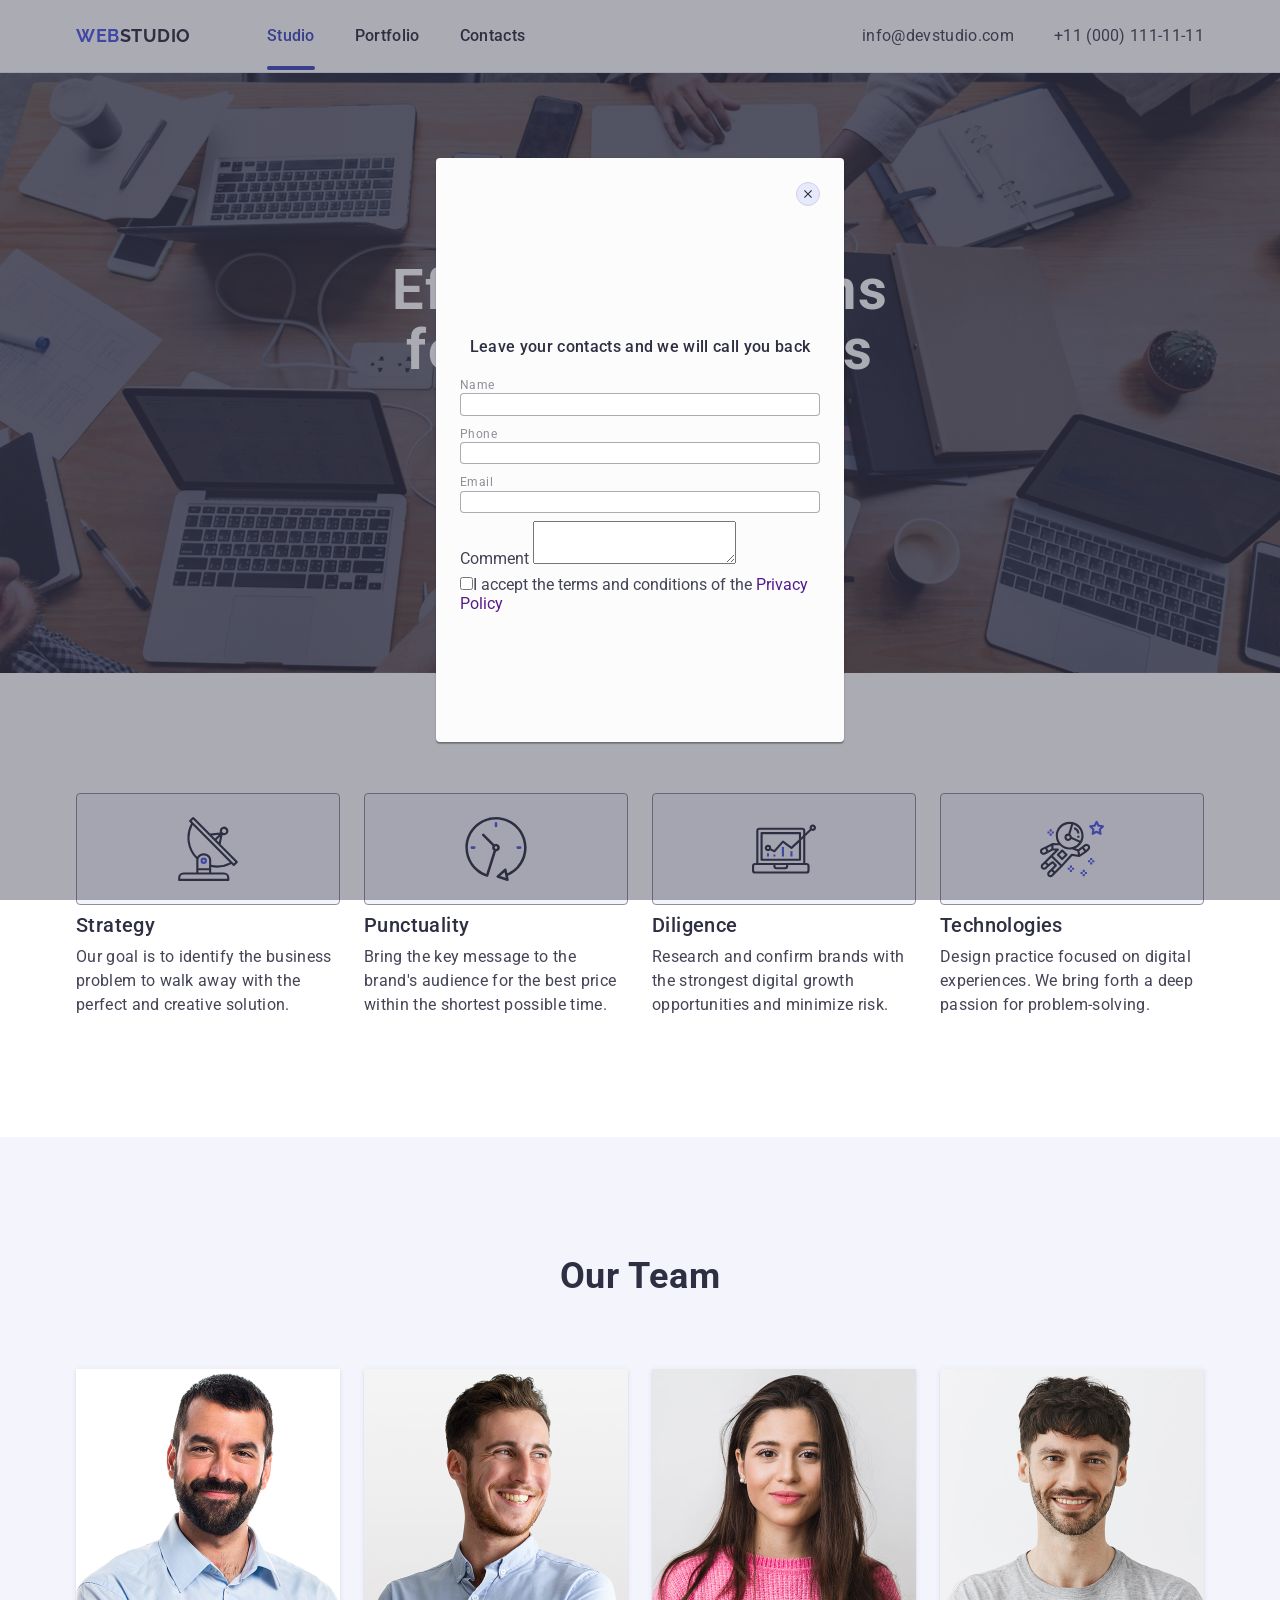
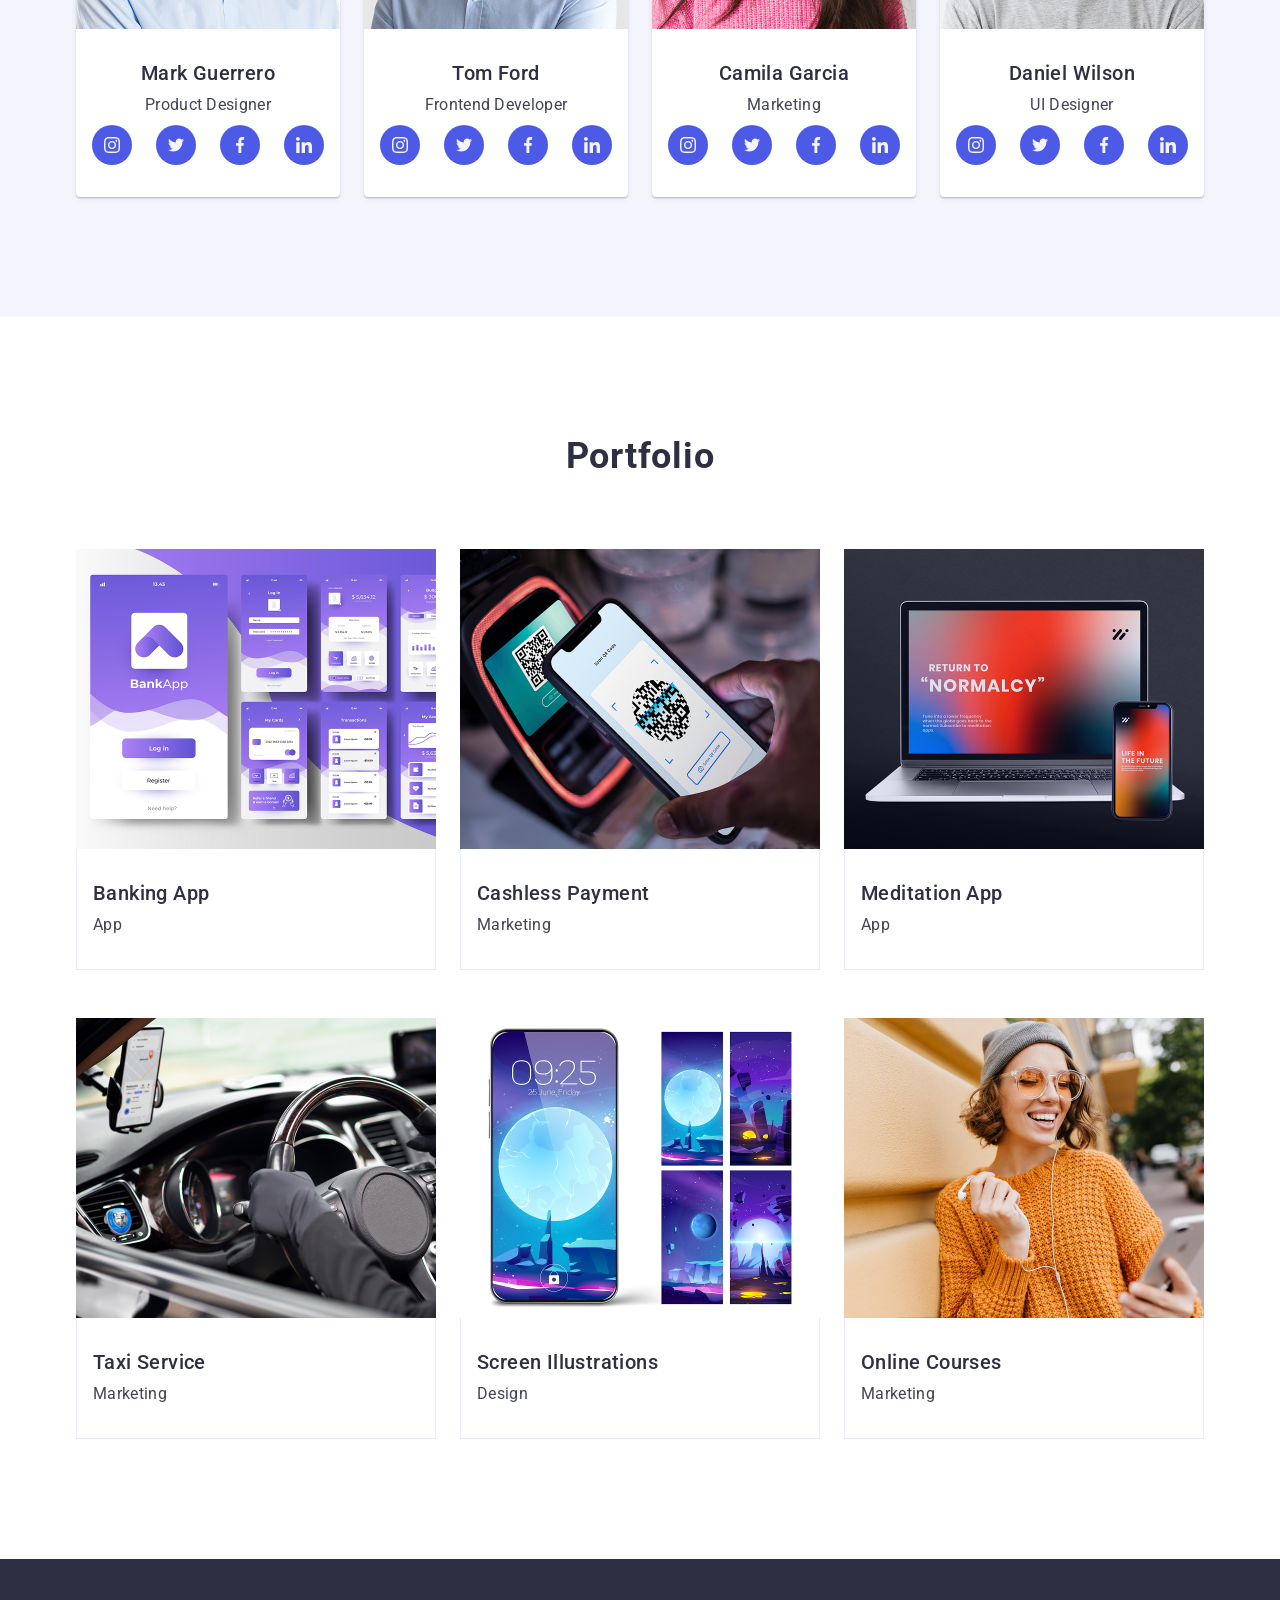
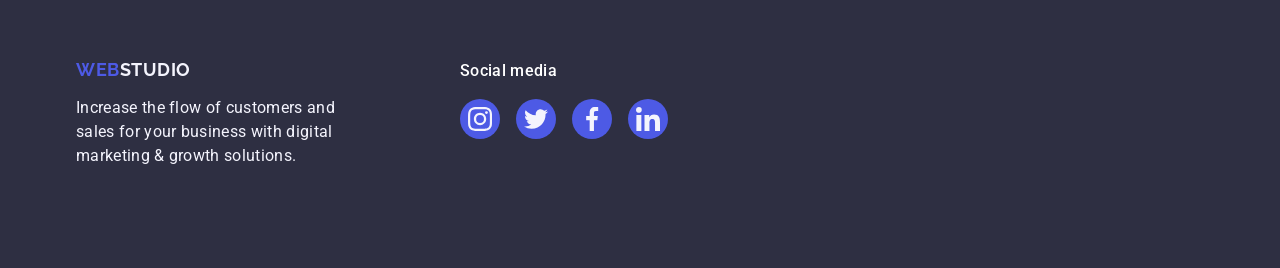
==== commit 59131e76: "add | modal" ====
--- a/index.html
+++ b/index.html
@@ -120,22 +120,26 @@
 									<li class="social-list-item">
 										<a href="" class="social-link team-social"
 											><svg width="16" height="16" class="social-icon">
-												<use href="./images/icons.svg#icon-instagram"></use></svg></a>
+												<use href="./images/icons.svg#icon-instagram"></use></svg
+										></a>
 									</li>
 									<li class="social-list-item">
 										<a href="" class="social-link team-social"
 											><svg width="16" height="16" class="social-icon">
-												<use href="./images/icons.svg#icon-twitter"></use></svg></a>
+												<use href="./images/icons.svg#icon-twitter"></use></svg
+										></a>
 									</li>
 									<li class="social-list-item">
 										<a href="" class="social-link team-social"
 											><svg width="16" height="16" class="social-icon">
-												<use href="./images/icons.svg#icon-facebook"></use></svg></a>
+												<use href="./images/icons.svg#icon-facebook"></use></svg
+										></a>
 									</li>
 									<li class="social-list-item">
 										<a href="" class="social-link team-social"
 											><svg width="16" height="16" class="social-icon">
-												<use href="./images/icons.svg#icon-linkedin"></use></svg></a>
+												<use href="./images/icons.svg#icon-linkedin"></use></svg
+										></a>
 									</li>
 								</ul>
 							</div>
@@ -149,22 +153,26 @@
 									<li class="social-list-item">
 										<a class="social-link team-social"
 											><svg width="16" height="16" class="social-icon">
-												<use href="./images/icons.svg#icon-instagram"></use></svg></a>
-									</li>
-									<li class="social-list-item">
-										<a class="social-link team-social"
-											><svg width="16" height="16" class="social-icon">
-												<use href="./images/icons.svg#icon-twitter"></use></svg></a>
-									</li>
-									<li class="social-list-item">
-										<a class="social-link team-social"
-											><svg width="16" height="16" class="social-icon">
-												<use href="./images/icons.svg#icon-facebook"></use></svg></a>
-									</li>
-									<li class="social-list-item">
-										<a class="social-link team-social"
-											><svg width="16" height="16" class="social-icon">
-												<use href="./images/icons.svg#icon-linkedin"></use></svg></a>
+												<use href="./images/icons.svg#icon-instagram"></use></svg
+										></a>
+									</li>
+									<li class="social-list-item">
+										<a class="social-link team-social"
+											><svg width="16" height="16" class="social-icon">
+												<use href="./images/icons.svg#icon-twitter"></use></svg
+										></a>
+									</li>
+									<li class="social-list-item">
+										<a class="social-link team-social"
+											><svg width="16" height="16" class="social-icon">
+												<use href="./images/icons.svg#icon-facebook"></use></svg
+										></a>
+									</li>
+									<li class="social-list-item">
+										<a class="social-link team-social"
+											><svg width="16" height="16" class="social-icon">
+												<use href="./images/icons.svg#icon-linkedin"></use></svg
+										></a>
 									</li>
 								</ul>
 							</div>
@@ -178,22 +186,26 @@
 									<li class="social-list-item">
 										<a class="social-link team-social"
 											><svg width="16" height="16" class="social-icon">
-												<use href="./images/icons.svg#icon-instagram"></use></svg></a>
-									</li>
-									<li class="social-list-item">
-										<a class="social-link team-social"
-											><svg width="16" height="16" class="social-icon">
-												<use href="./images/icons.svg#icon-twitter"></use></svg></a>
-									</li>
-									<li class="social-list-item">
-										<a class="social-link team-social"
-											><svg width="16" height="16" class="social-icon">
-												<use href="./images/icons.svg#icon-facebook"></use></svg></a>
-									</li>
-									<li class="social-list-item">
-										<a class="social-link team-social"
-											><svg width="16" height="16" class="social-icon">
-												<use href="./images/icons.svg#icon-linkedin"></use></svg></a>
+												<use href="./images/icons.svg#icon-instagram"></use></svg
+										></a>
+									</li>
+									<li class="social-list-item">
+										<a class="social-link team-social"
+											><svg width="16" height="16" class="social-icon">
+												<use href="./images/icons.svg#icon-twitter"></use></svg
+										></a>
+									</li>
+									<li class="social-list-item">
+										<a class="social-link team-social"
+											><svg width="16" height="16" class="social-icon">
+												<use href="./images/icons.svg#icon-facebook"></use></svg
+										></a>
+									</li>
+									<li class="social-list-item">
+										<a class="social-link team-social"
+											><svg width="16" height="16" class="social-icon">
+												<use href="./images/icons.svg#icon-linkedin"></use></svg
+										></a>
 									</li>
 								</ul>
 							</div>
@@ -203,26 +215,30 @@
 							<div class="team-card-bottom-container">
 								<h3 class="team-card-header">Daniel Wilson</h3>
 								<p class="team-card-text" lang="en">UI Designer</p>
-							<ul class="social-list">
-									<li class="social-list-item">
-										<a class="social-link team-social"
-											><svg width="16" height="16" class="social-icon">
-												<use href="./images/icons.svg#icon-instagram"></use></svg></a>
-									</li>
-									<li class="social-list-item">
-										<a class="social-link team-social"
-											><svg width="16" height="16" class="social-icon">
-												<use href="./images/icons.svg#icon-twitter"></use></svg></a>
-									</li>
-									<li class="social-list-item">
-										<a class="social-link team-social"
-											><svg width="16" height="16" class="social-icon">
-												<use href="./images/icons.svg#icon-facebook"></use></svg></a>
-									</li>
-									<li class="social-list-item">
-										<a class="social-link team-social"
-											><svg width="16" height="16" class="social-icon">
-												<use href="./images/icons.svg#icon-linkedin"></use></svg></a>
+								<ul class="social-list">
+									<li class="social-list-item">
+										<a class="social-link team-social"
+											><svg width="16" height="16" class="social-icon">
+												<use href="./images/icons.svg#icon-instagram"></use></svg
+										></a>
+									</li>
+									<li class="social-list-item">
+										<a class="social-link team-social"
+											><svg width="16" height="16" class="social-icon">
+												<use href="./images/icons.svg#icon-twitter"></use></svg
+										></a>
+									</li>
+									<li class="social-list-item">
+										<a class="social-link team-social"
+											><svg width="16" height="16" class="social-icon">
+												<use href="./images/icons.svg#icon-facebook"></use></svg
+										></a>
+									</li>
+									<li class="social-list-item">
+										<a class="social-link team-social"
+											><svg width="16" height="16" class="social-icon">
+												<use href="./images/icons.svg#icon-linkedin"></use></svg
+										></a>
 									</li>
 								</ul>
 							</div>
@@ -237,7 +253,7 @@
 					<ul class="portfolio-list">
 						<li class="portfolio-item">
 							<div class="image-container">
-                <img src="./images/portfolio1.jpg" alt="Banking App" width="360" />
+								<img src="./images/portfolio1.jpg" alt="Banking App" width="360" />
 								<p class="image-container-text">
 									14 Stylish and User-Friendly App Design Concepts · Task Manager App · Calorie Tracker App · Exotic
 									Fruit Ecommerce App · Cloud Storage App
@@ -250,7 +266,7 @@
 						</li>
 						<li class="portfolio-item">
 							<div class="image-container">
-                <img src="./images/portfolio2.jpg" alt="Cashless payment" width="360" />
+								<img src="./images/portfolio2.jpg" alt="Cashless payment" width="360" />
 								<p class="image-container-text">
 									14 Stylish and User-Friendly App Design Concepts · Task Manager App · Calorie Tracker App · Exotic
 									Fruit Ecommerce App · Cloud Storage App
@@ -263,7 +279,7 @@
 						</li>
 						<li class="portfolio-item">
 							<div class="image-container">
-                <img src="./images/portfolio3.jpg" alt="Meditation app" width="360" />
+								<img src="./images/portfolio3.jpg" alt="Meditation app" width="360" />
 								<p class="image-container-text">
 									14 Stylish and User-Friendly App Design Concepts · Task Manager App · Calorie Tracker App · Exotic
 									Fruit Ecommerce App · Cloud Storage App
@@ -276,7 +292,7 @@
 						</li>
 						<li class="portfolio-item">
 							<div class="image-container">
-                <img src="./images/portfolio4.jpg" alt="Taxi service" width="360" />
+								<img src="./images/portfolio4.jpg" alt="Taxi service" width="360" />
 								<p class="image-container-text">
 									14 Stylish and User-Friendly App Design Concepts · Task Manager App · Calorie Tracker App · Exotic
 									Fruit Ecommerce App · Cloud Storage App
@@ -289,7 +305,7 @@
 						</li>
 						<li class="portfolio-item">
 							<div class="image-container">
-                <img src="./images/portfolio5.jpg" alt="Screen illustrations" width="360" />
+								<img src="./images/portfolio5.jpg" alt="Screen illustrations" width="360" />
 								<p class="image-container-text">
 									14 Stylish and User-Friendly App Design Concepts · Task Manager App · Calorie Tracker App · Exotic
 									Fruit Ecommerce App · Cloud Storage App
@@ -302,7 +318,7 @@
 						</li>
 						<li class="portfolio-item">
 							<div class="image-container">
-                <img src="./images/portfolio6.jpg" alt="Online courses" width="360" />
+								<img src="./images/portfolio6.jpg" alt="Online courses" width="360" />
 								<p class="image-container-text">
 									14 Stylish and User-Friendly App Design Concepts · Task Manager App · Calorie Tracker App · Exotic
 									Fruit Ecommerce App · Cloud Storage App
@@ -357,5 +373,38 @@
 				</div>
 			</div>
 		</footer>
+		<div class="backdrop is-open">
+			<div class="modal">
+				<div class="close-btn">
+					<svg width="8" height="8" class="close-btn-icon">
+						<use href="./images/icons.svg#icon-close-btn"></use>
+					</svg>
+				</div>
+				<p class="modal-header">Leave your contacts and we will call you back</p>
+				<form class="modal-form">
+					<div>
+						<label class="label" for="user-name">Name</label>
+						<div class="input-container"><input type="text" class="form-input" id="user-name" /></div>
+					</div>
+					<div>
+						<label class="label" for="user-phone">Phone</label>
+						<div class="input-container"><input type="tel" class="form-input" id="user-phone" /></div>
+					</div>
+					<div>
+						<label class="label" for="user-emial">Email</label>
+						<div class="input-container"><input type="email" class="form-input" id="user-emial" /></div>
+					</div>
+					<div>
+						<label for="comment">Comment</label>
+						<textarea name="comment" id="comment"></textarea>
+					</div>
+					<div>
+						<input type="checkbox" name="terms" id="terms" /><label for="terms"
+							><span></span>I accept the terms and conditions of the <a href="">Privacy Policy</a></label
+						>
+					</div>
+				</form>
+			</div>
+		</div>
 	</body>
 </html>
--- a/css/styles.css
+++ b/css/styles.css
@@ -2,11 +2,14 @@
 	--white-color: #fff;
 	--iris: #4d5ae5;
 	--navy-blue: #2e2f42;
+	--navy-blue-modal: rgba(46, 47, 66, 0.4);
 	--slate: #434455;
+	--light-slate: #8e8f99;
 	--cloud: #f4f4fd;
 	--cornflower: #e7e9fc;
 	--ocean: #404bbf;
 	--green: #31d0aa;
+	--dairy: #fcfcfc;
 }
 
 body {
@@ -314,7 +317,7 @@
 	transition: background-color 250ms cubic-bezier(0.4, 0, 0.2, 1);
 }
 
-.social-link.team-social:focus, 
+.social-link.team-social:focus,
 .social-link.team-social:hover {
 	background-color: var(--ocean);
 }
@@ -445,7 +448,112 @@
 	gap: 16px;
 }
 
-.social-link.footer-social:focus, 
+.social-link.footer-social:focus,
 .social-link.footer-social:hover {
 	background-color: var(--green);
-}+}
+
+.backdrop {
+	position: fixed;
+	top: 0;
+	left: 0;
+	width: 100%;
+	height: 100%;
+	background-color: var(--navy-blue-modal);
+
+	opacity: 0;
+	visibility: hidden;
+	pointer-events: none;
+
+	transition: opacity 250ms cubic-bezier(0.4, 0, 0.2, 1), visibility 250ms cubic-bezier(0.4, 0, 0.2, 1);
+}
+
+.backdrop.is-open {
+	opacity: 1;
+	visibility: visible;
+	pointer-events: auto;
+}
+
+.modal {
+	position: absolute;
+	top: 50%;
+	left: 50%;
+	padding: 72px 24px 24px;
+	display: flex;
+	flex-direction: column;
+	align-items: center;
+	justify-content: center;
+
+	width: 408px;
+	min-height: 584px;
+	transform: translate(-50%, -50%);
+
+	border-radius: 4px;
+	background-color: var(--dairy);
+	box-shadow: 0 2px 1px 0 rgba(0, 0, 0, 0.2), 0 1px 3px 0 rgba(0, 0, 0, 0.12), 0 1px 1px 0 rgba(0, 0, 0, 0.14);
+}
+
+.modal .close-btn {
+	position: absolute;
+	top: 24px;
+	right: 24px;
+	background-color: var(--cornflower);
+
+	border: 1px solid #d0d2e3;
+	border-radius: 50%;
+
+	width: 24px;
+	height: 24px;
+
+	display: flex;
+	align-items: center;
+	justify-content: center;
+}
+
+.modal .close-btn:hover {
+	background-color: var(--ocean);
+}
+
+.modal .close-btn:hover .close-btn-icon {
+	fill: var(--white-color);
+}
+
+.close-btn-icon {
+	fill: var(--navy-blue);
+}
+
+.modal-header {
+	margin-bottom: 16px;
+	color: var(--navy-blue);
+	font-size: 16px;
+	font-weight: 500;
+	line-height: 1.5;
+	letter-spacing: 0.32px;
+}
+
+.modal-form {
+	display: flex;
+	flex-direction: column;
+	gap: 8px;
+  width: 100%;
+}
+
+.label {
+	color: var(--light-slate);
+	margin-bottom: 4px;
+
+	font-size: 12px;
+	font-weight: 400;
+	line-height: 1.16667;
+	letter-spacing: 0.48px;
+}
+
+.input-container {
+ position: relative;
+}
+
+.form-input {
+  width: 100%;
+   border-radius: 4px;
+border: 1px solid var(--NAVY-BLUE-modal, rgba(46, 47, 66, 0.40));
+}
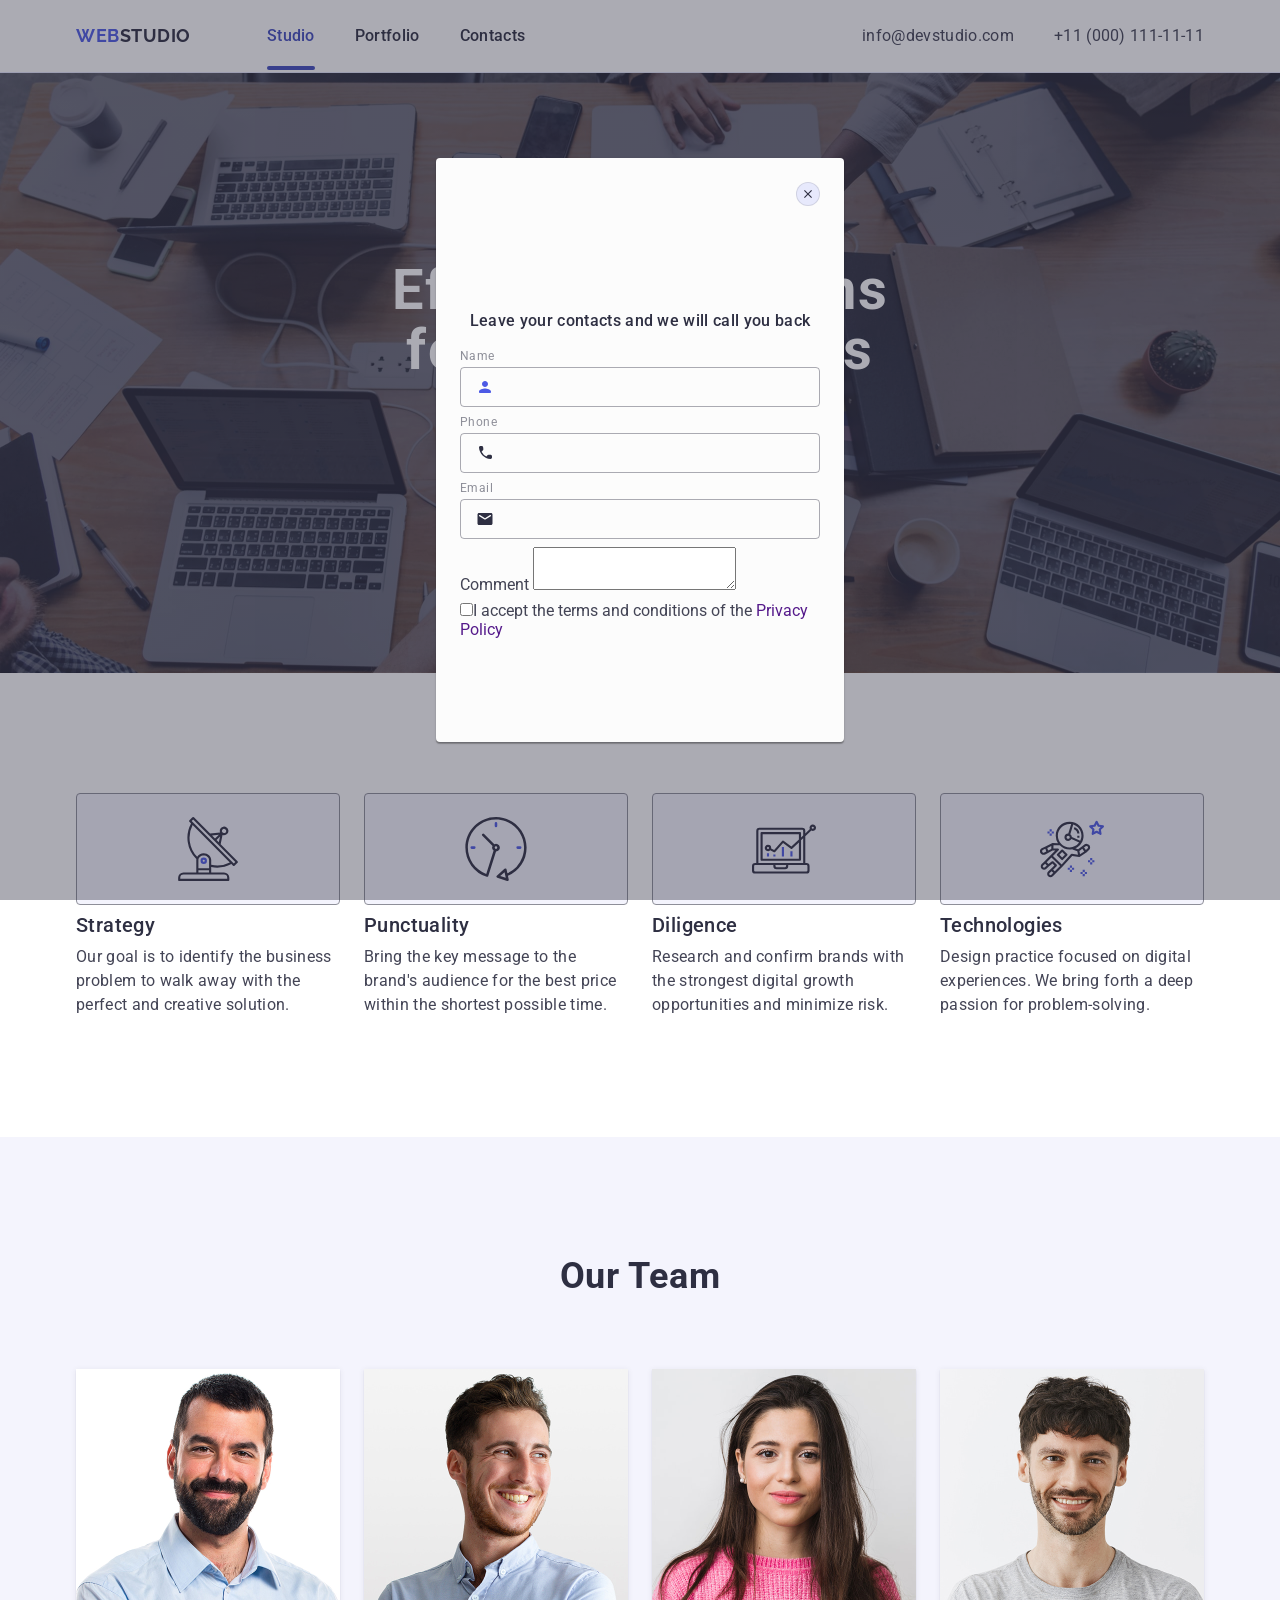
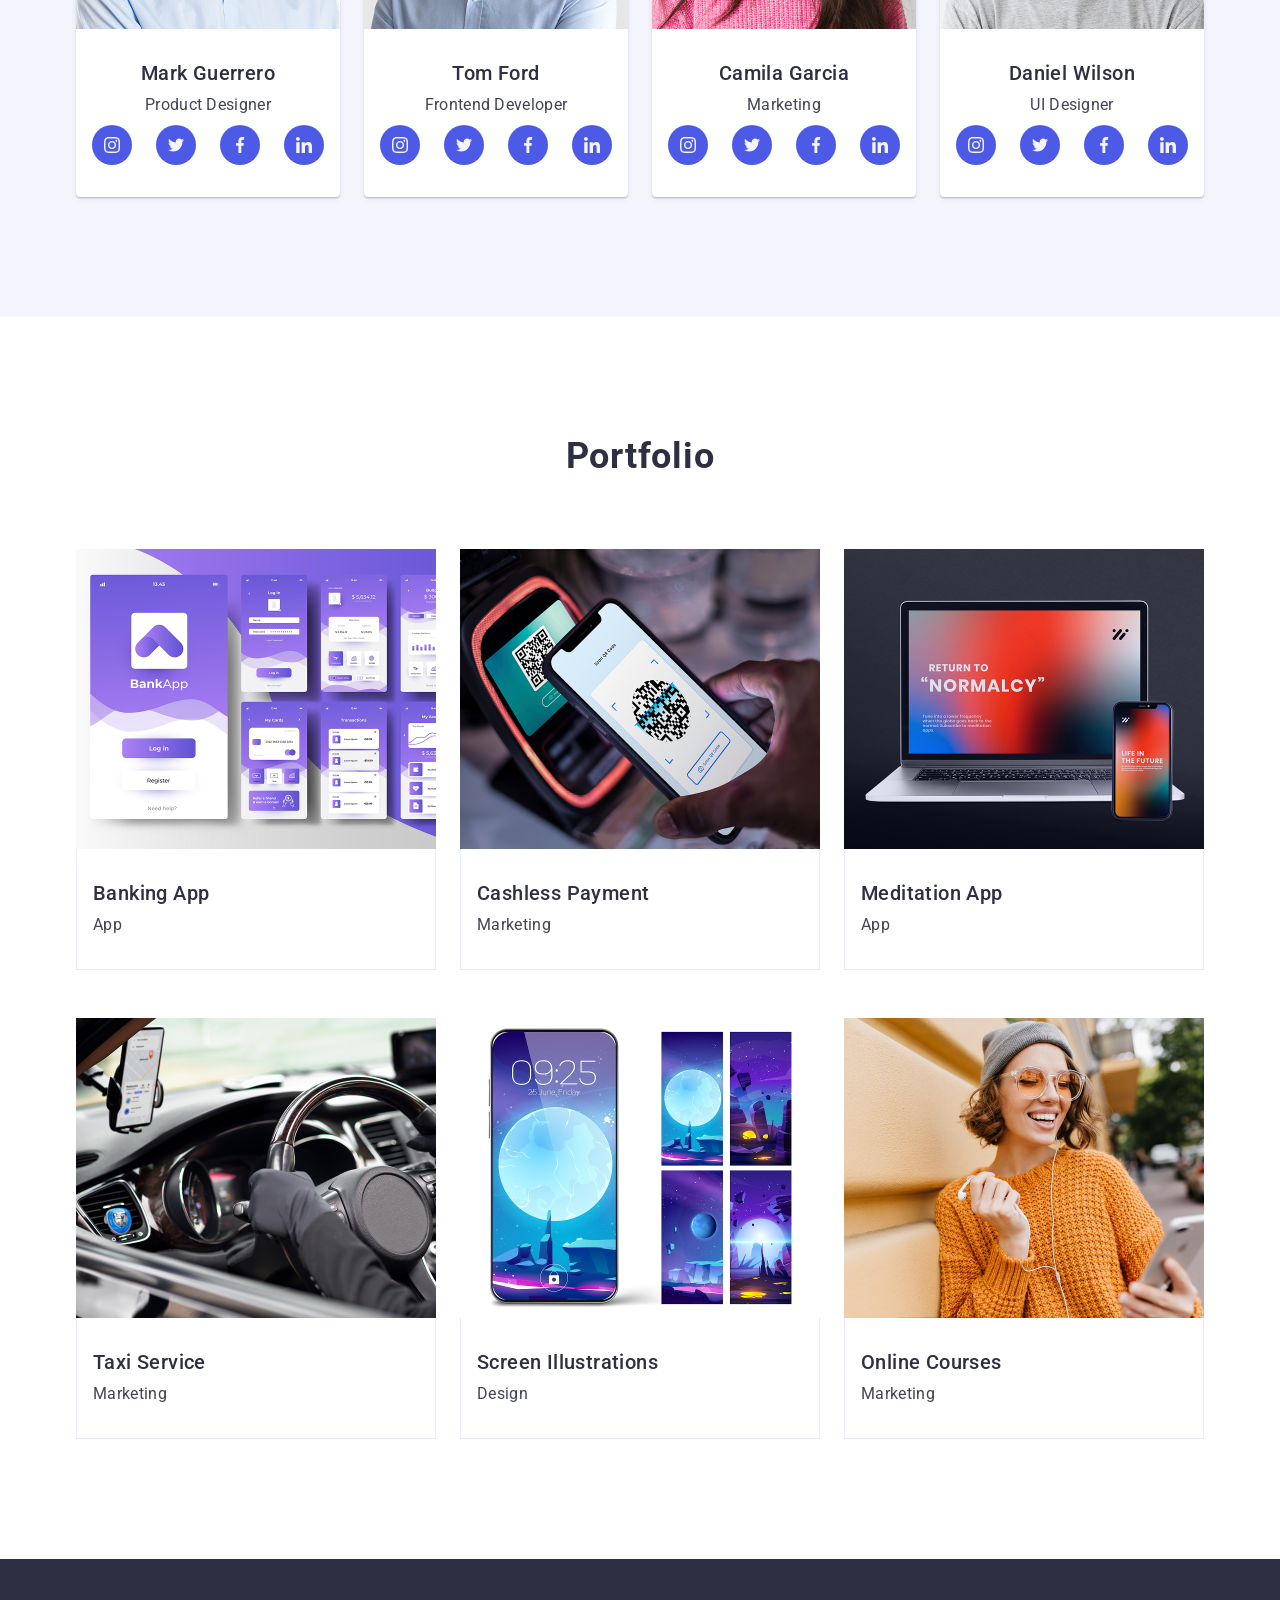
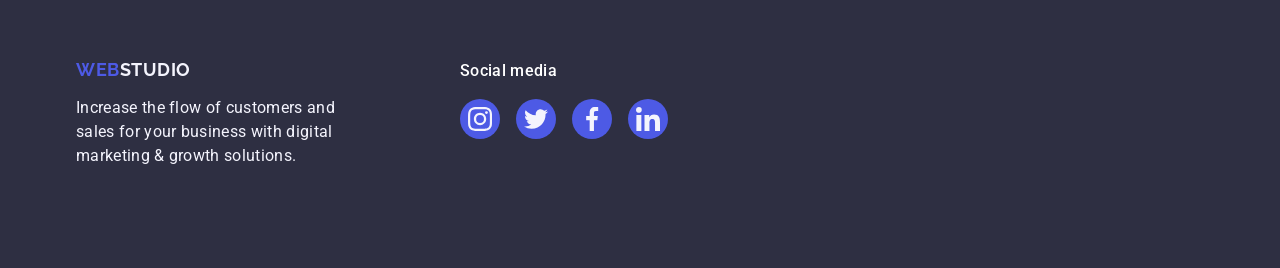
==== commit ff588698: "add | form icons" ====
--- a/index.html
+++ b/index.html
@@ -375,26 +375,39 @@
 		</footer>
 		<div class="backdrop is-open">
 			<div class="modal">
-				<div class="close-btn">
+				<button type="button" class="close-btn">
 					<svg width="8" height="8" class="close-btn-icon">
 						<use href="./images/icons.svg#icon-close-btn"></use>
 					</svg>
-				</div>
+				</button>
 				<p class="modal-header">Leave your contacts and we will call you back</p>
 				<form class="modal-form">
-					<div>
+					<div class="input-section">
 						<label class="label" for="user-name">Name</label>
-						<div class="input-container"><input type="text" class="form-input" id="user-name" /></div>
+						<div class="input-container">
+							<input type="text" class="form-input" id="user-name" name="user-name" />
+							<svg width="18" height="24" class="input-icon">
+								<use href="./images/icons.svg#icon-person-icon"></use>
+							</svg>
+						</div>
 					</div>
-					<div>
+					<div class="input-section">
 						<label class="label" for="user-phone">Phone</label>
-						<div class="input-container"><input type="tel" class="form-input" id="user-phone" /></div>
+						<div class="input-container">
+							<input type="tel" class="form-input" id="user-phone" /><svg width="18" height="24" class="input-icon">
+								<use href="./images/icons.svg#icon-phone-icon"></use>
+							</svg>
+						</div>
 					</div>
-					<div>
+					<div class="input-section">
 						<label class="label" for="user-emial">Email</label>
-						<div class="input-container"><input type="email" class="form-input" id="user-emial" /></div>
+						<div class="input-container">
+							<input type="email" class="form-input" id="user-emial" /><svg width="18" height="24" class="input-icon">
+								<use href="./images/icons.svg#icon-email-icon"></use>
+							</svg>
+						</div>
 					</div>
-					<div>
+					<div class="input-section">
 						<label for="comment">Comment</label>
 						<textarea name="comment" id="comment"></textarea>
 					</div>
--- a/css/styles.css
+++ b/css/styles.css
@@ -371,7 +371,7 @@
 	letter-spacing: 0.02em;
 	color: var(--cloud);
 	padding: 40px 32px;
-	background-color: #4d5ae5;
+	background-color: var(--iris);
 	height: 100%;
 	width: 100%;
 	transform: translateY(100%);
@@ -487,6 +487,7 @@
 	width: 408px;
 	min-height: 584px;
 	transform: translate(-50%, -50%);
+	transition: transform 250ms cubic-bezier(0.4, 0, 0.2, 1);
 
 	border-radius: 4px;
 	background-color: var(--dairy);
@@ -497,13 +498,17 @@
 	position: absolute;
 	top: 24px;
 	right: 24px;
+
 	background-color: var(--cornflower);
 
-	border: 1px solid #d0d2e3;
+	border: 1px solid rgba(0, 0, 0, 0.1);
 	border-radius: 50%;
 
 	width: 24px;
 	height: 24px;
+	padding: 0;
+	cursor: pointer;
+	transition: background-color 250ms cubic-bezier(0.4, 0, 0.2, 1), border 250ms cubic-bezier(0.4, 0, 0.2, 1);
 
 	display: flex;
 	align-items: center;
@@ -512,14 +517,17 @@
 
 .modal .close-btn:hover {
 	background-color: var(--ocean);
-}
-
-.modal .close-btn:hover .close-btn-icon {
+	border: none;
+}
+
+.modal .close-btn:hover .close-btn-icon,
+.modal .close-btn:focus .close-btn-icon {
 	fill: var(--white-color);
 }
 
 .close-btn-icon {
 	fill: var(--navy-blue);
+	transition: fill 250ms cubic-bezier(0.4, 0, 0.2, 1);
 }
 
 .modal-header {
@@ -529,13 +537,17 @@
 	font-weight: 500;
 	line-height: 1.5;
 	letter-spacing: 0.32px;
+	text-align: center;
 }
 
 .modal-form {
 	display: flex;
 	flex-direction: column;
-	gap: 8px;
-  width: 100%;
+	width: 100%;
+}
+
+.input-section {
+	margin-bottom: 8px;
 }
 
 .label {
@@ -544,16 +556,43 @@
 
 	font-size: 12px;
 	font-weight: 400;
-	line-height: 1.16667;
+	line-height: 1.17;
 	letter-spacing: 0.48px;
+
+	display: block;
 }
 
 .input-container {
- position: relative;
+	position: relative;
 }
 
 .form-input {
-  width: 100%;
-   border-radius: 4px;
-border: 1px solid var(--NAVY-BLUE-modal, rgba(46, 47, 66, 0.40));
-}
+	width: 100%;
+	height: 40px;
+	background-color: transparent;
+
+	padding-left: 38px;
+	outline: transparent;
+	transition: border-color 250ms cubic-bezier(0.4, 0, 0.2, 1);
+
+	border-radius: 4px;
+	border: 1px solid var(--NAVY-BLUE-modal, rgba(46, 47, 66, 0.4));
+}
+
+.form-input:focus {
+	border-color: var(--iris);
+}
+
+.form-input:focus .input-icon {
+	fill: var(--iris); 
+}
+
+.input-icon {
+  position: absolute;
+  left: 16px;
+  top: 50%;
+  transform: translateY(-50%);
+  fill: var(--navy-blue);
+  transition: fill 250ms cubic-bezier(0.4, 0, 0.2, 1); 
+}
+
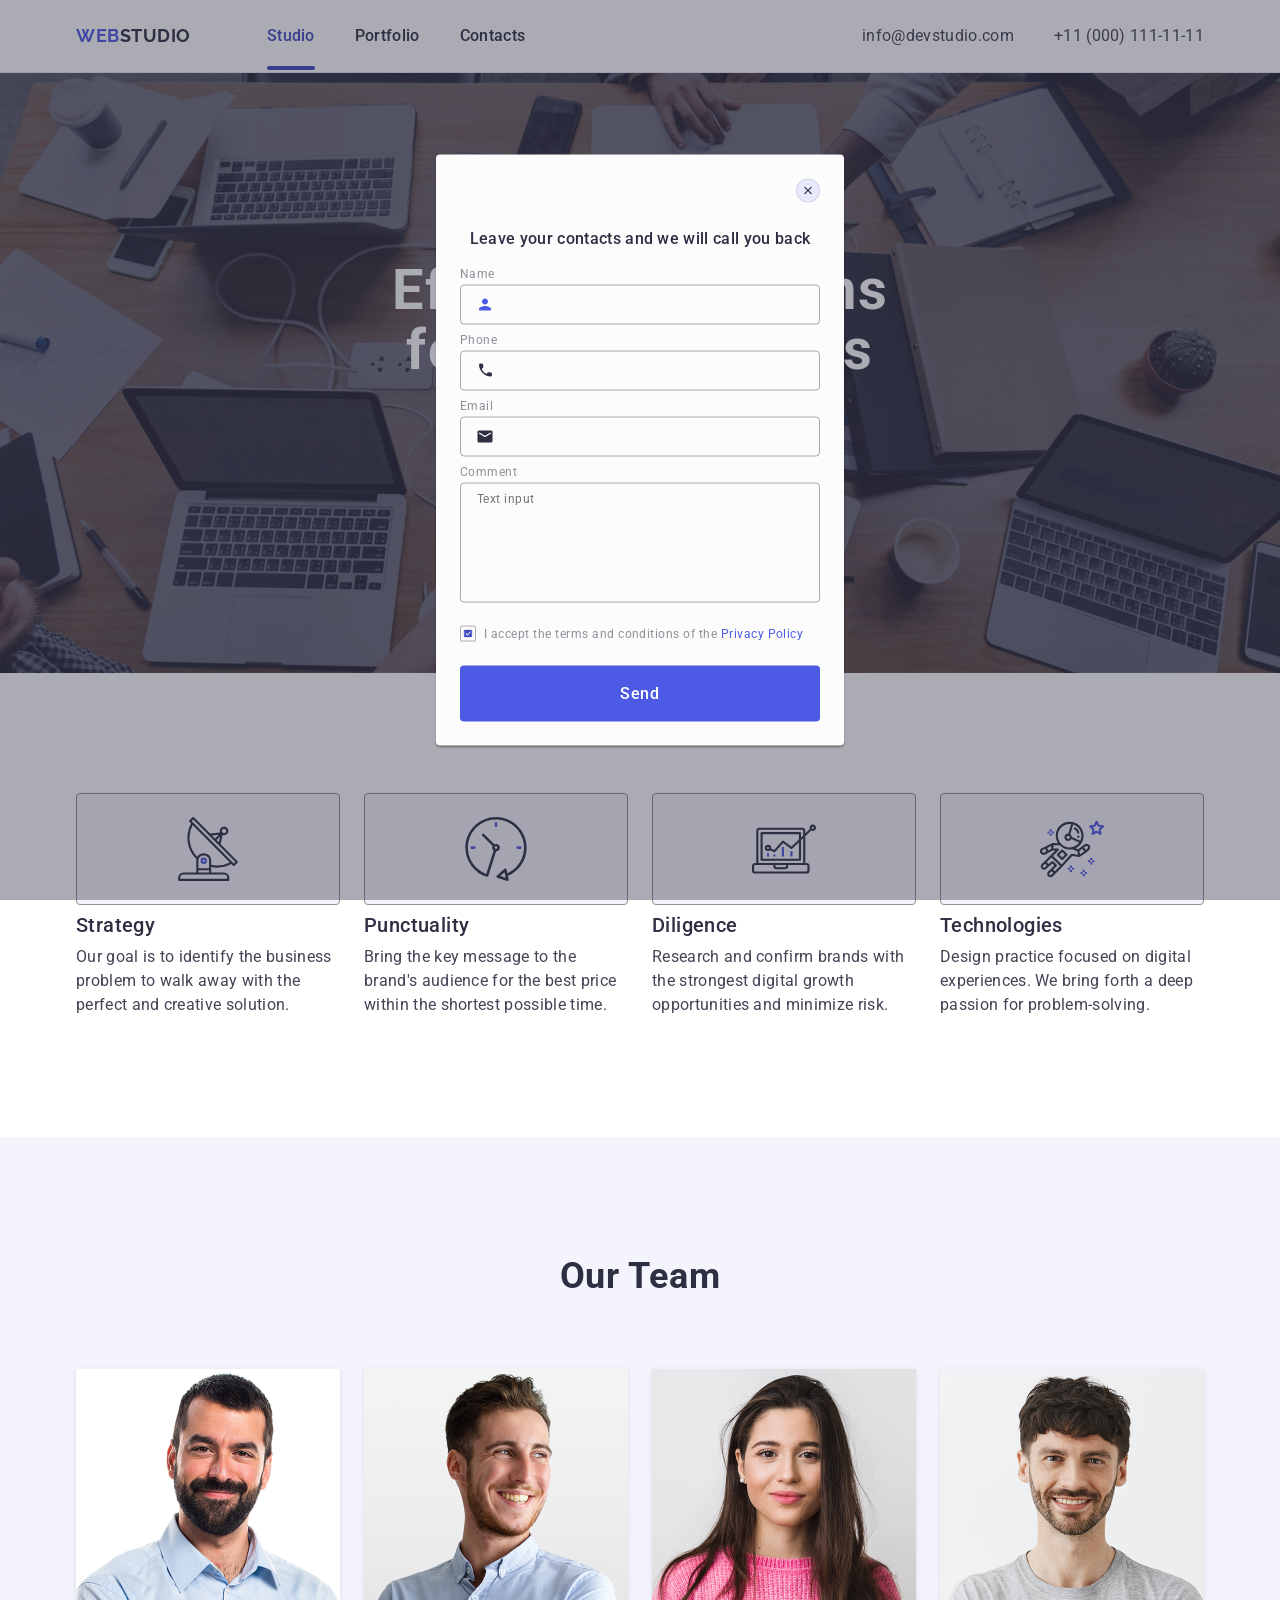
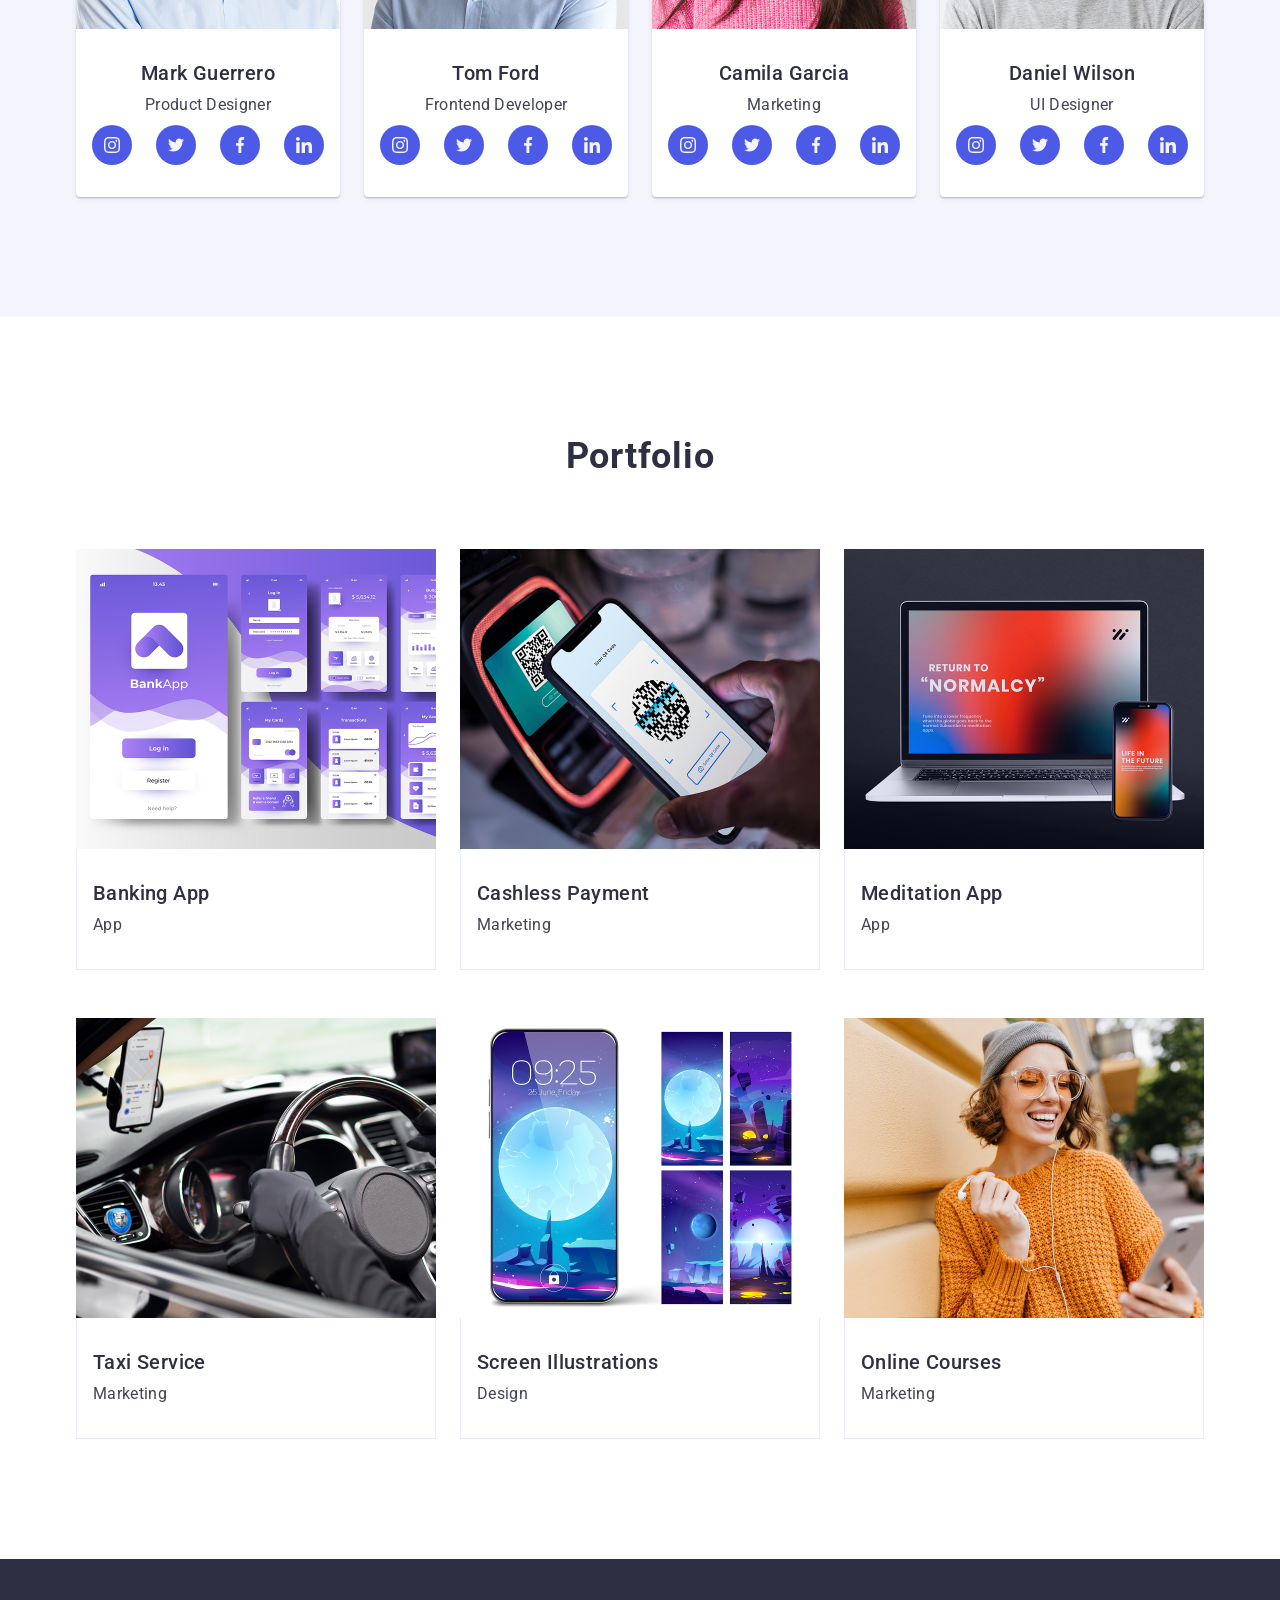
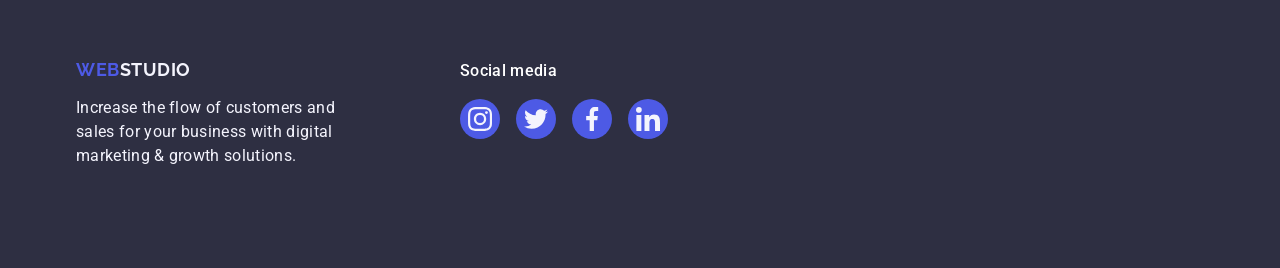
==== commit 254719b1: "ADD | styles for modal" ====
--- a/index.html
+++ b/index.html
@@ -394,7 +394,11 @@
 					<div class="input-section">
 						<label class="label" for="user-phone">Phone</label>
 						<div class="input-container">
-							<input type="tel" class="form-input" id="user-phone" /><svg width="18" height="24" class="input-icon">
+							<input type="tel" class="form-input" id="user-phone" name="user-phone" /><svg
+								width="18"
+								height="24"
+								class="input-icon"
+							>
 								<use href="./images/icons.svg#icon-phone-icon"></use>
 							</svg>
 						</div>
@@ -402,20 +406,31 @@
 					<div class="input-section">
 						<label class="label" for="user-emial">Email</label>
 						<div class="input-container">
-							<input type="email" class="form-input" id="user-emial" /><svg width="18" height="24" class="input-icon">
+							<input type="email" class="form-input" id="user-emial" name="user-emial" /><svg
+								width="18"
+								height="24"
+								class="input-icon"
+							>
 								<use href="./images/icons.svg#icon-email-icon"></use>
 							</svg>
 						</div>
 					</div>
-					<div class="input-section">
-						<label for="comment">Comment</label>
-						<textarea name="comment" id="comment"></textarea>
+					<div class="textarea-section">
+						<label class="label" for="user-comment">Comment</label>
+						<textarea name="user-comment" id="user-comment" placeholder="Text input" class="textarea-input"></textarea>
 					</div>
-					<div>
-						<input type="checkbox" name="terms" id="terms" /><label for="terms"
-							><span></span>I accept the terms and conditions of the <a href="">Privacy Policy</a></label
+					<div class="checkbox-container">
+						<input type="checkbox" name="user-privacy" id="user-privacy" value="true" class="visually-hidden" /><label
+							for="user-privacy"
+							class="user-privacy-label"
+							><span class="user-privacy-custom-checkbox">
+								<svg width="10" height="8" class="user-privacy-icon">
+									<use href="./images/icons.svg#icon-checkbox-icon"></use>
+								</svg> </span
+							>I accept the terms and conditions of the <a href="" class="user-privacy-link">Privacy Policy</a></label
 						>
 					</div>
+          <button class="form-submit-btn" type="submit">Send</button>
 				</form>
 			</div>
 		</div>
--- a/css/styles.css
+++ b/css/styles.css
@@ -515,7 +515,8 @@
 	justify-content: center;
 }
 
-.modal .close-btn:hover {
+.modal .close-btn:hover,
+.modal .close-btn:focus {
 	background-color: var(--ocean);
 	border: none;
 }
@@ -576,23 +577,102 @@
 	transition: border-color 250ms cubic-bezier(0.4, 0, 0.2, 1);
 
 	border-radius: 4px;
-	border: 1px solid var(--NAVY-BLUE-modal, rgba(46, 47, 66, 0.4));
+	border: 1px solid var(--navy-blue-modal);
 }
 
 .form-input:focus {
 	border-color: var(--iris);
 }
 
-.form-input:focus .input-icon {
-	fill: var(--iris); 
+.form-input:focus + .input-icon {
+	fill: var(--iris);
 }
 
 .input-icon {
-  position: absolute;
-  left: 16px;
-  top: 50%;
-  transform: translateY(-50%);
-  fill: var(--navy-blue);
-  transition: fill 250ms cubic-bezier(0.4, 0, 0.2, 1); 
-}
-
+	position: absolute;
+	left: 16px;
+	top: 50%;
+	transform: translateY(-50%);
+	fill: var(--navy-blue);
+	transition: fill 250ms cubic-bezier(0.4, 0, 0.2, 1);
+}
+
+.textarea-section {
+	margin-bottom: 16px;
+}
+
+.textarea-input {
+	width: 100%;
+	height: 120px;
+	font-size: 12px;
+	line-height: 1.17;
+	letter-spacing: 0.04em;
+	color: var(--navy-blue-modal);
+	border: 1px solid var(--navy-blue-modal);
+	border-radius: 4px;
+	background-color: transparent;
+	padding: 8px 16px;
+	outline: transparent;
+	resize: none;
+	transition: border-color 250ms cubic-bezier(0.4, 0, 0.2, 1);
+}
+
+.textarea-input:focus {
+	border-color: var(--iris);
+}
+
+.checkbox-container {
+	margin-bottom: 24px;
+}
+
+.user-privacy-label {
+	font-size: 12px;
+	line-height: 1.17;
+	letter-spacing: 0.04em;
+	color: var(--light-slate);
+}
+
+.user-privacy-custom-checkbox {
+	width: 16px;
+	height: 16px;
+	border: 1px solid var(--navy-blue-modal);
+	border-radius: 2px;
+	transition: background-color 250ms cubic-bezier(0.4, 0, 0.2, 1), border 250ms cubic-bezier(0.4, 0, 0.2, 1),
+		fill 250ms cubic-bezier(0.4, 0, 0.2, 1);
+	display: inline-flex;
+	align-items: center;
+	justify-content: center;
+	fill: transparent;
+  margin-right: 8px;
+}
+
+input[type="checkbox"]:checked + label .user-privacy-custom-checkbox {
+	background-color: var(--ocean);
+	border: none;
+}
+
+input[type="checkbox"]:checked + label .user-privacy-icon {
+	fill: var(--cloud);
+}
+
+.user-privacy-link {
+  color: var(--iris);
+}
+
+.form-submit-btn {
+  display: block;
+  min-width: 169px;
+  height: 56px;
+
+  font-family: "Roboto", sans-serif;
+  font-size: 16px;
+  font-weight: 500;
+  line-height: 1.5;
+  letter-spacing: 0.04em;
+  color: var(--white-color);
+  cursor: pointer;
+  background-color: var(--iris);
+  border: none;
+  border-radius: 4px;
+  transition: background-color 250ms cubic-bezier(0.4, 0, 0.2, 1);
+}
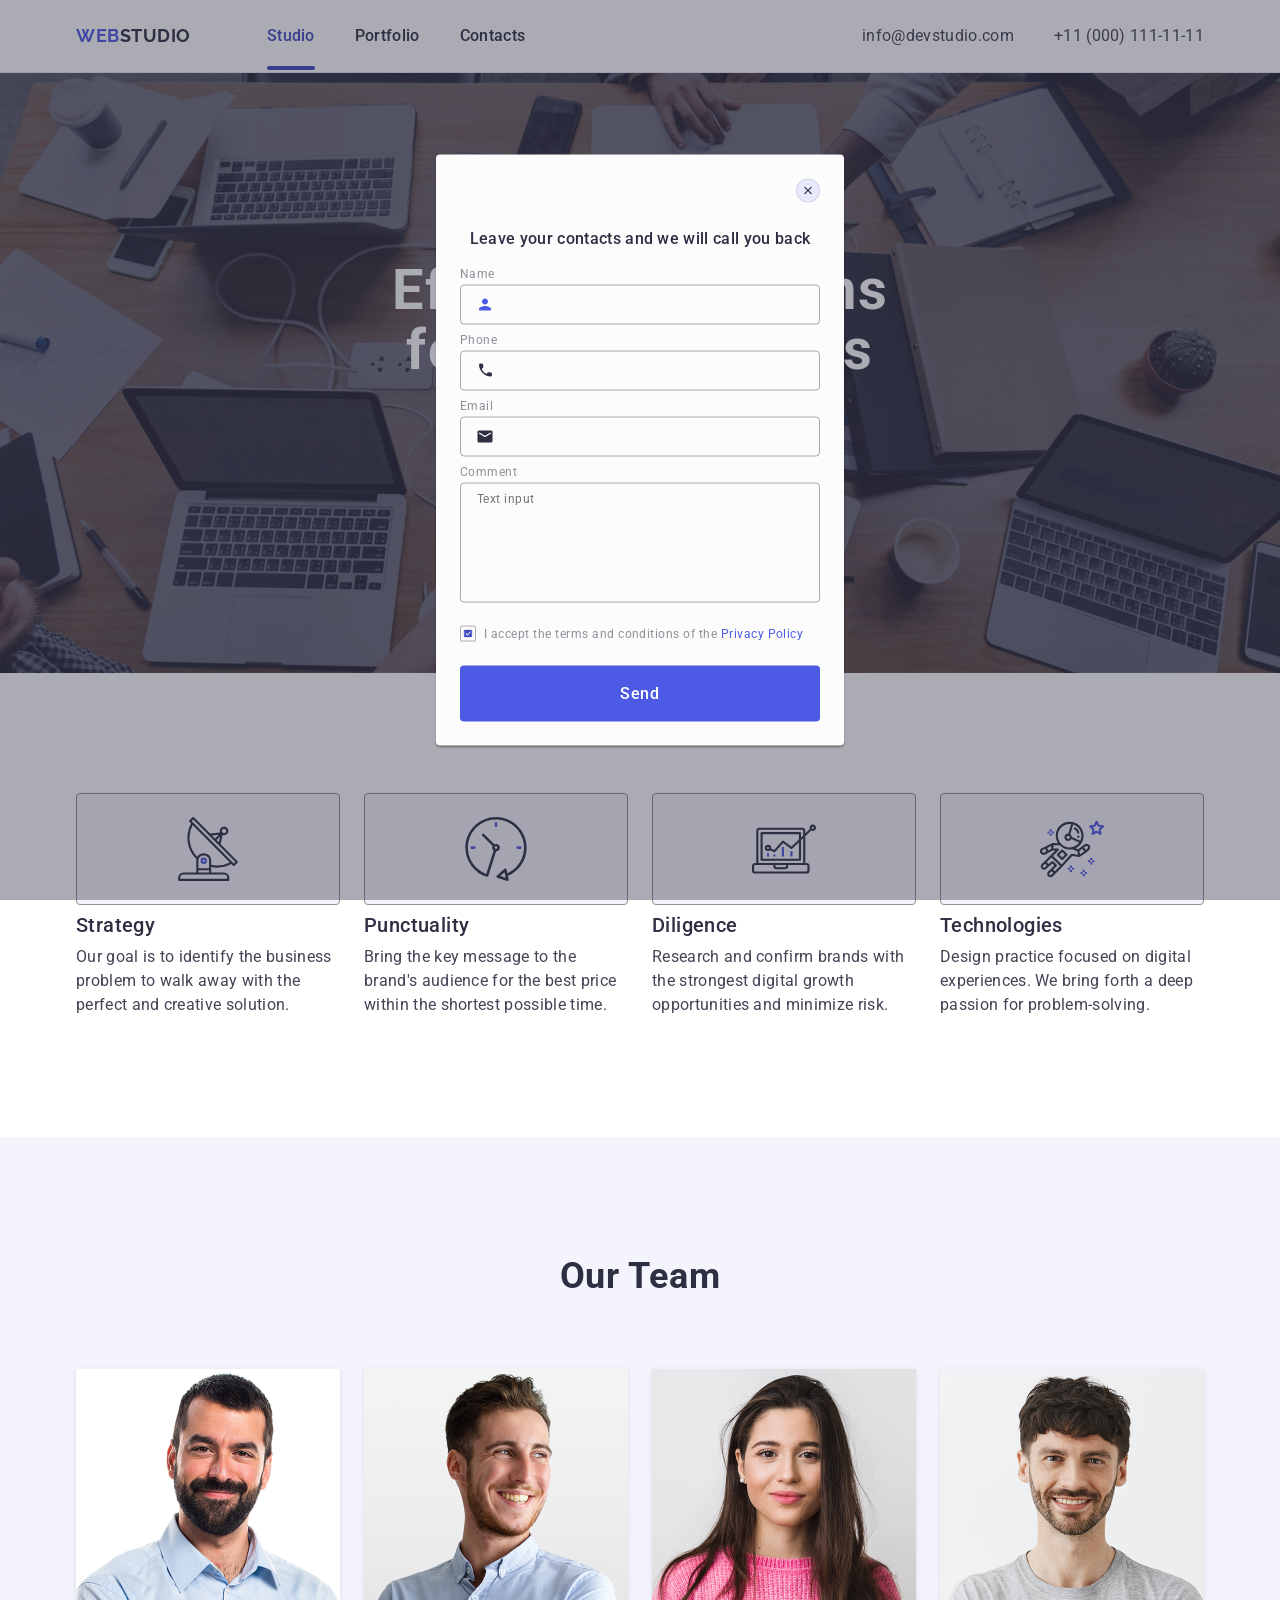
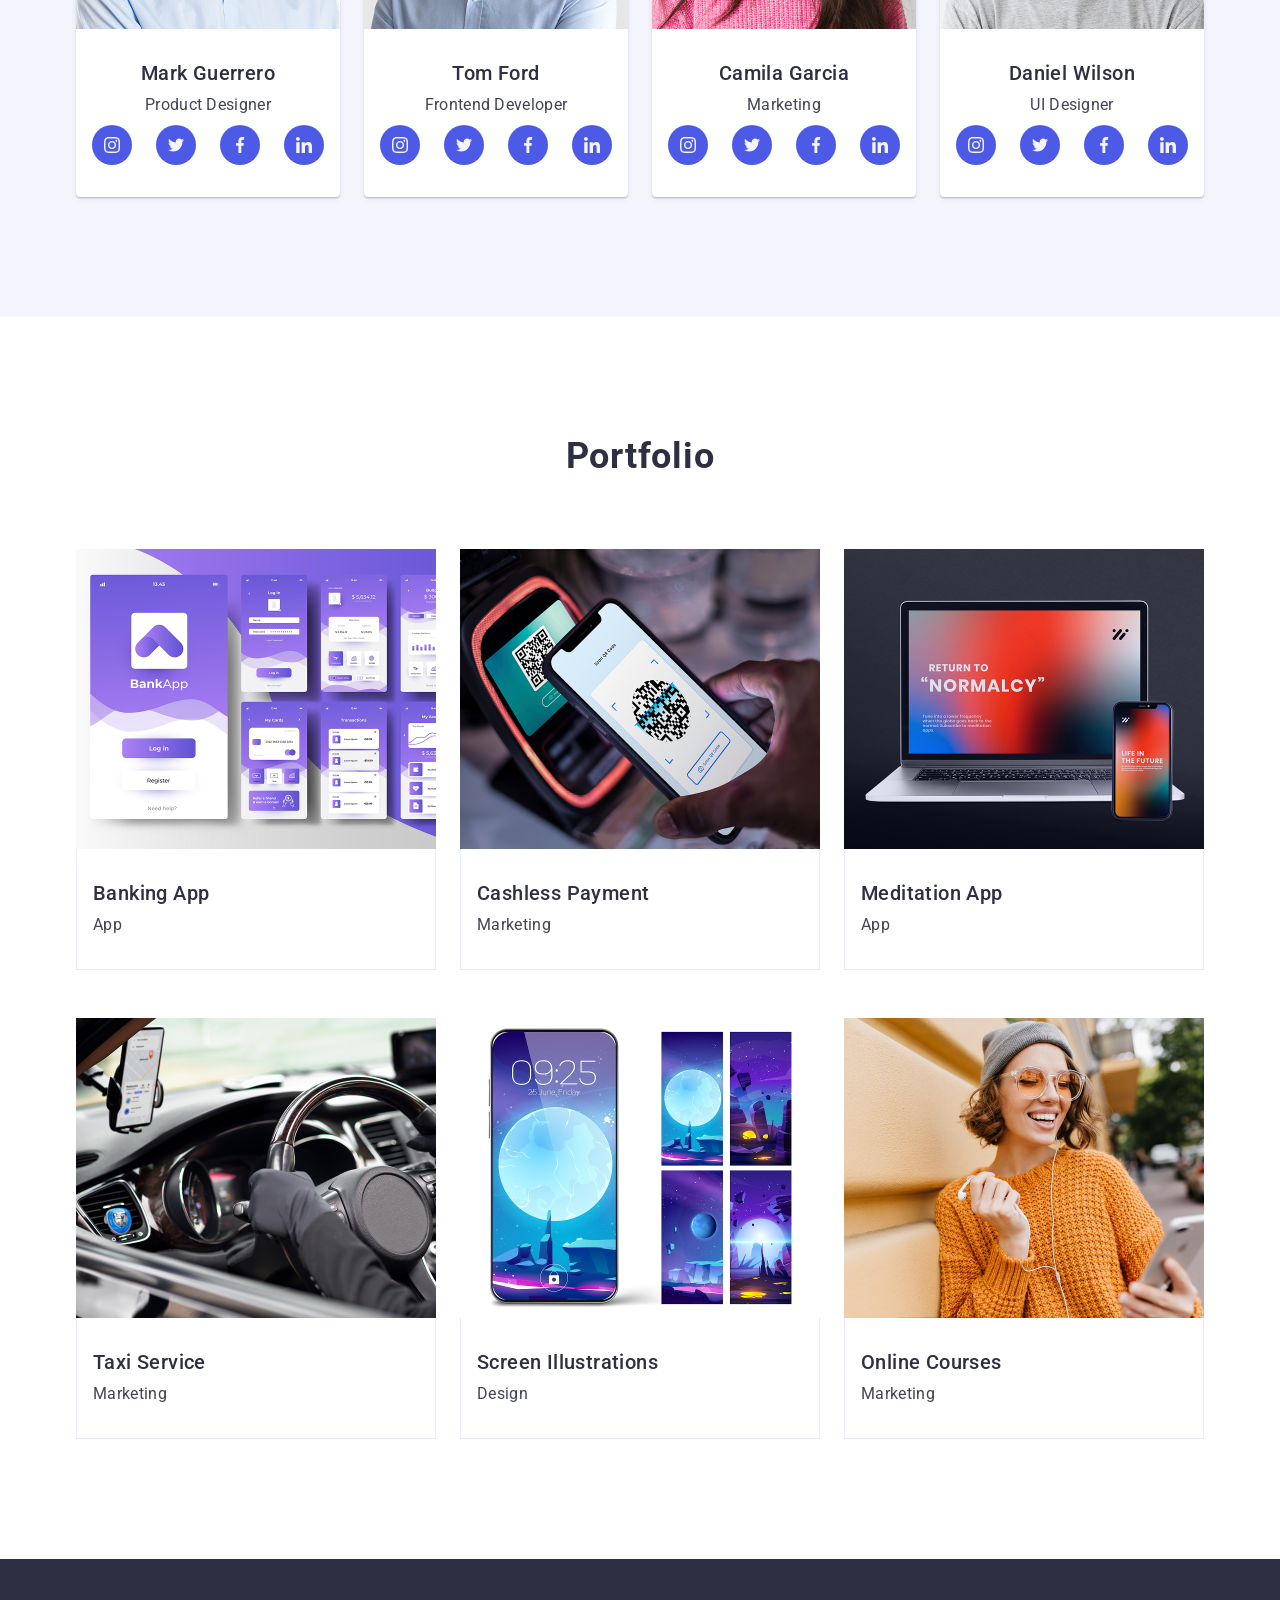
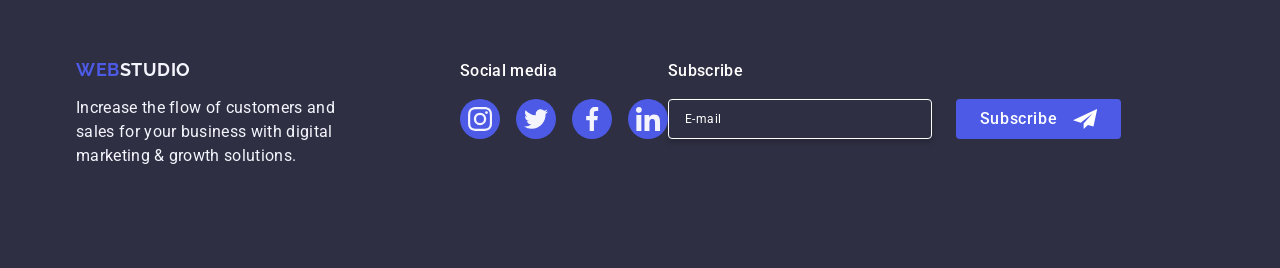
==== commit cecfb95e: "ADD | footyer styles + modal open script" ====
--- a/index.html
+++ b/index.html
@@ -51,7 +51,7 @@
 			<section class="hero">
 				<div class="container">
 					<h1 class="main-title">Effective Solutions for Your Business</h1>
-					<button class="hero-button" type="button">Order Service</button>
+					<button data-modal-open class="hero-button" type="button">Order Service</button>
 				</div>
 			</section>
 			<!--Features-->
@@ -371,11 +371,24 @@
 						</li>
 					</ul>
 				</div>
+        <div class="form-container">
+          <p class="form-header">Subscribe</p>
+          <form class="footer-form">
+            <label for="" class="footer-form-label">
+              <input type="email" name="subscribe-email" placeholder="E-mail" class="footer-form-input">
+            </label>
+            <button class="footer-form-submit-btn" type="submit">Subscribe
+              <svg width="24" height="24" class="footer-form-submit-icon">
+                <use href="./images/icons.svg#icon-send-icon"></use>
+              </svg>
+            </button>
+          </form>
+        </div>
 			</div>
 		</footer>
-		<div class="backdrop is-open">
+		<div data-modal class="backdrop is-open">
 			<div class="modal">
-				<button type="button" class="close-btn">
+				<button data-modal-close type="button" class="close-btn">
 					<svg width="8" height="8" class="close-btn-icon">
 						<use href="./images/icons.svg#icon-close-btn"></use>
 					</svg>
@@ -420,7 +433,7 @@
 						<textarea name="user-comment" id="user-comment" placeholder="Text input" class="textarea-input"></textarea>
 					</div>
 					<div class="checkbox-container">
-						<input type="checkbox" name="user-privacy" id="user-privacy" value="true" class="visually-hidden" /><label
+						<input type="checkbox" name="user-privacy" id="user-privacy" value="true" class="user-privacy-checkbox visually-hidden" /><label
 							for="user-privacy"
 							class="user-privacy-label"
 							><span class="user-privacy-custom-checkbox">
@@ -434,5 +447,6 @@
 				</form>
 			</div>
 		</div>
+    <script src="./js/modal.js"></script>
 	</body>
 </html>
--- a/css/styles.css
+++ b/css/styles.css
@@ -451,6 +451,61 @@
 .social-link.footer-social:focus,
 .social-link.footer-social:hover {
 	background-color: var(--green);
+}
+
+.footer .form-container .form-header {
+  margin-bottom: 16px;
+  font-weight: 500;
+  font-size: 16px;
+  line-height: 1.5;
+  letter-spacing: 0.02em;
+  color: var(--white-color);
+}
+
+.footer-form {
+  display: flex;
+  gap: 24px;
+}
+
+.footer-form-input {
+  width: 264px;
+  height: 40px;
+  border: 1px solid var(--white-color);
+  background-color: transparent;
+  font-size: 12px;
+  line-height: 2;
+  letter-spacing: 0.04em;
+  padding-left: 16px;
+  box-shadow: 0px 4px 4px rgba(0, 0, 0, 0.15);
+  border-radius: 4px;
+  color: var(--white-color);
+}
+
+.footer-form-input::placeholder {
+  color: var(--white-color);
+}
+
+.footer-form-submit-btn {
+  min-width: 165px;
+  height: 40px;
+  display: flex;
+  justify-content: center;
+  align-items: center;
+  font-family: "Roboto", sans-serif;
+  font-size: 16px;
+  font-weight: 500;
+  line-height: 1.5;
+  letter-spacing: 0.04em;
+  color: var(--white-color);
+  cursor: pointer;
+  background-color: var(--iris);
+  border: none;
+  border-radius: 4px;
+}
+
+.footer-form-submit-icon {
+  margin-left: 16px;
+  
 }
 
 .backdrop {
@@ -646,13 +701,10 @@
   margin-right: 8px;
 }
 
-input[type="checkbox"]:checked + label .user-privacy-custom-checkbox {
+.user-privacy-checkbox:checked + label .user-privacy-custom-checkbox {
 	background-color: var(--ocean);
 	border: none;
-}
-
-input[type="checkbox"]:checked + label .user-privacy-icon {
-	fill: var(--cloud);
+  fill: var(--cloud);
 }
 
 .user-privacy-link {
